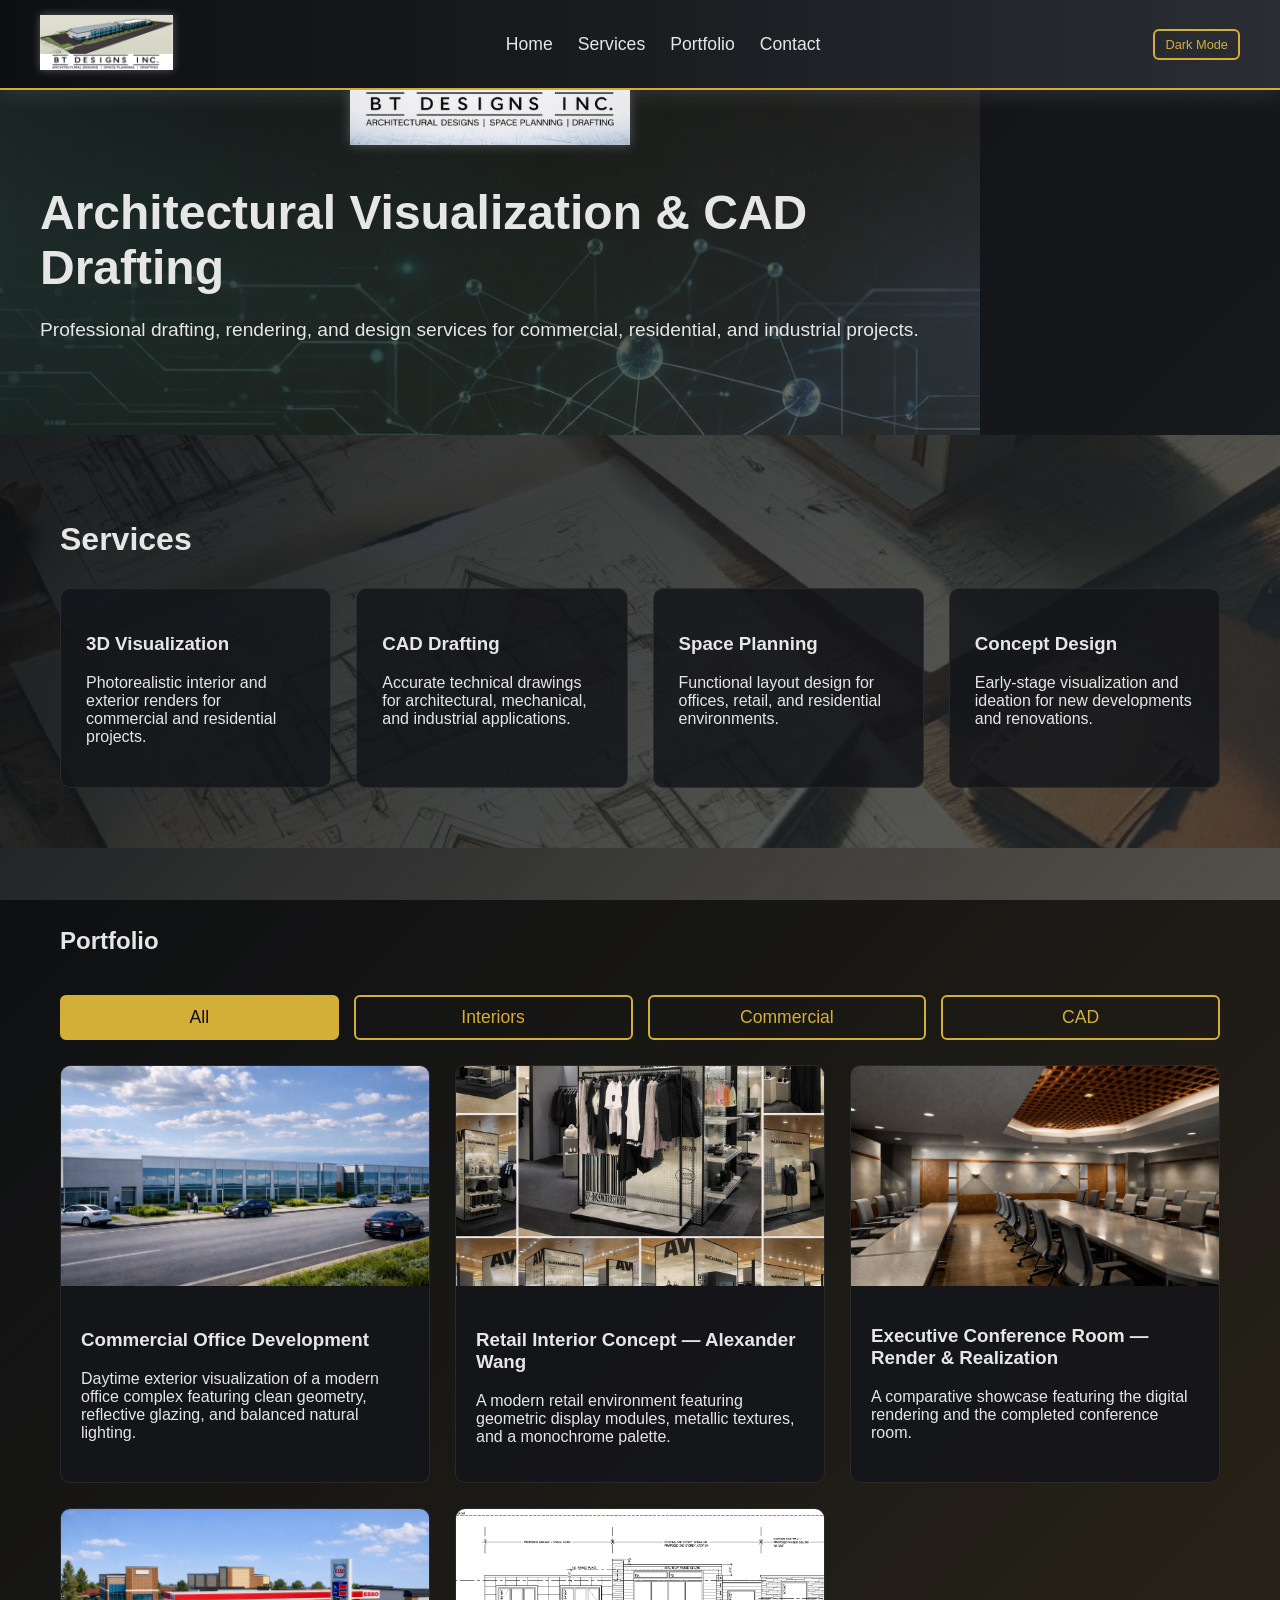
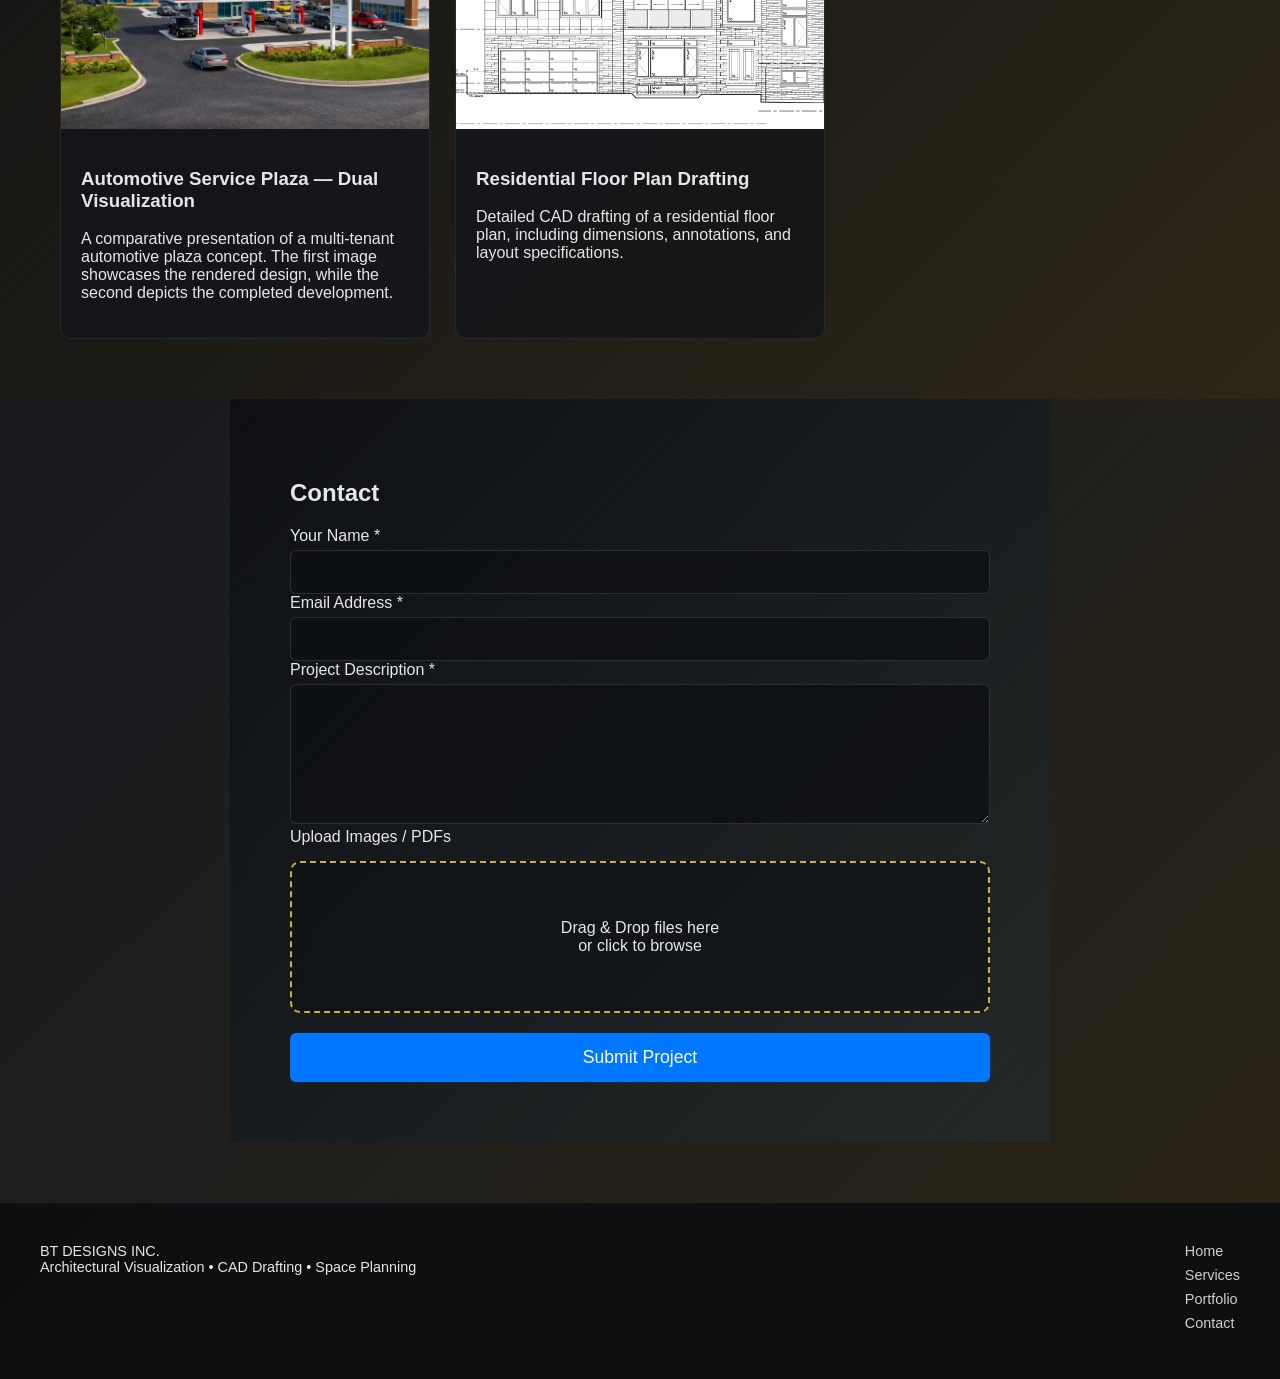
==== index.html @ ba1b27e1 "revised page dynamics" ====
<!DOCTYPE html>
<html lang="en">
<head>
<meta charset="UTF-8">
<meta name="viewport" content="width=device-width, initial-scale=1.0">
<title>BT Designs Inc.</title>

<!-- Main Stylesheet -->
<link rel="stylesheet" href="style.css">

<!-- Optional Minified Stylesheet (production) -->
<!-- <link rel="stylesheet" href="style.min.css"> -->

<!-- JavaScript -->
<script src="style.js" defer></script>

</head>

<body>

<!-- ===== NAVIGATION ===== -->
<nav id="topRevealNav" class="reveal-nav">
  <div class="nav-logo">
    <img src="images/bt-designs-inc-logo.png" alt="BT Designs Logo">
  </div>

  <div class="nav-content">
    <a href="#hero">Home</a>
    <a href="#services">Services</a>
    <a href="#portfolio">Portfolio</a>
    <a href="#contact">Contact</a>
  </div>

  <button id="darkToggle" type="button" aria-pressed="false">Dark Mode</button>
  <button class="hamburger" id="hamburger" type="button" aria-controls="mobileMenu" aria-expanded="false" aria-label="Open navigation menu">☰</button>
</nav>

<!-- Mobile Menu -->
<div class="mobile-menu" id="mobileMenu">
  <a href="#hero">Home</a>
  <a href="#services">Services</a>
  <a href="#portfolio">Portfolio</a>
  <a href="#contact">Contact</a>
</div>

<!-- ===== HERO ===== -->
<section class="hero fade-in" id="hero">
  <img class="hero-logo" src="images/bt-designs-inc-logo-2.png" alt="BT Designs Logo">
  <h1>Architectural Visualization & CAD Drafting</h1>
  <p>Professional drafting, rendering, and design services for commercial, residential, and industrial projects.</p>
</section>

<!-- ===== SERVICES ===== -->
<section class="services fade-in" id="services">
  <h2>Services</h2>

  <div class="services-grid">
    <div class="service-card">
      <h3>3D Visualization</h3>
      <p>Photorealistic interior and exterior renders for commercial and residential projects.</p>
    </div>

    <div class="service-card">
      <h3>CAD Drafting</h3>
      <p>Accurate technical drawings for architectural, mechanical, and industrial applications.</p>
    </div>

    <div class="service-card">
      <h3>Space Planning</h3>
      <p>Functional layout design for offices, retail, and residential environments.</p>
    </div>

    <div class="service-card">
      <h3>Concept Design</h3>
      <p>Early‑stage visualization and ideation for new developments and renovations.</p>
    </div>
  </div>
</section>

<!-- ===== PORTFOLIO ===== -->
<section class="portfolio fade-in" id="portfolio">
  <h2>Portfolio</h2>

  <div class="filter-bar">
    <button class="filter-btn active" data-filter="all">All</button>
    <button class="filter-btn" data-filter="interiors">Interiors</button>
    <button class="filter-btn" data-filter="commercial">Commercial</button>
    <button class="filter-btn" data-filter="cad">CAD</button>
  </div>

  <div class="grid" id="portfolioGrid">

    <!-- Card 1 -->
    <div class="card" data-category="commercial">
      <img src="images/projects-1.png" alt="Commercial office development visualization">
      <div class="info">
        <h3>Commercial Office Development</h3>
        <p>Daytime exterior visualization of a modern office complex featuring clean geometry, reflective glazing, and balanced natural lighting.</p>
      </div>
    </div>

    <!-- Card 2 -->
    <div class="card" data-category="interiors">
      <img src="images/projects-2.png" alt="Alexander Wang retail interior concept">
      <div class="info">
        <h3>Retail Interior Concept — Alexander Wang</h3>
        <p>A modern retail environment featuring geometric display modules, metallic textures, and a monochrome palette.</p>
      </div>
    </div>

    <!-- Card 3 -->
    <div class="card fade-card" data-category="interiors">
      <div class="fade-wrapper">
        <img src="images/projects-3.png" class="fade-img active" alt="Executive conference room render">
        <img src="images/projects-3a.png" class="fade-img" alt="Completed executive conference room">
      </div>
      <div class="info">
        <h3>Executive Conference Room — Render & Realization</h3>
        <p>A comparative showcase featuring the digital rendering and the completed conference room.</p>
      </div>
    </div>

    <!-- Card 4 -->
    <div class="card fade-card" data-category="commercial">
      <div class="fade-wrapper">
        <img src="images/projects-4.png" class="fade-img active" alt="Automotive service plaza visualization">
        <img src="images/projects-4a.png" class="fade-img" alt="Completed automotive service plaza">
      </div>
      <div class="info">
        <h3>Automotive Service Plaza — Dual Visualization</h3>
        <p>A comparative presentation of a multi‑tenant automotive plaza concept. The first image showcases the rendered design, while the second depicts the completed development.</p>
      </div>
    </div>

    <!-- Card 5 -->
    <div class="card fade-card" data-category="cad">
      <div class="fade-wrapper">
        <img src="images/projects-5.png" class="fade-img active" alt="Residential floor plan drafting">
        <img src="images/projects-5a.png" class="fade-img" alt="Residential floor plan detail">
        <img src="images/projects-5b.png" class="fade-img" alt="Residential floor plan annotations">
      </div>
      <div class="info">
        <h3>Residential Floor Plan Drafting</h3>
        <p>Detailed CAD drafting of a residential floor plan, including dimensions, annotations, and layout specifications.</p>
      </div>
    </div>
  </div>
</section>

<div class="lightbox" id="lightbox" hidden role="dialog" aria-modal="true" aria-labelledby="lightboxTitle">
  <button class="lightbox-nav lightbox-prev" id="lightboxPrevious" type="button" aria-label="View previous portfolio image">&#10094;</button>
  <div class="lightbox-content">
    <h2 id="lightboxTitle" class="sr-only">Expanded portfolio image</h2>
    <button class="lightbox-close" id="lightboxClose" type="button" aria-label="Close expanded image">&times;</button>
    <img id="lightboxImage" src="" alt="">
  </div>
  <button class="lightbox-nav lightbox-next" id="lightboxNext" type="button" aria-label="View next portfolio image">&#10095;</button>
</div>

<!-- ===== CONTACT ===== -->
<section class="contact fade-in" id="contact">
  <h2>Contact</h2>

  <form action="https://formspree.io/f/xljewrbb" method="POST" enctype="multipart/form-data">
    <label for="name">Your Name *</label>
    <input id="name" type="text" name="name" required>

    <label for="email">Email Address *</label>
    <input id="email" type="email" name="email" required>

    <label for="message">Project Description *</label>
    <textarea id="message" name="message" required></textarea>

    <label for="fileInput">Upload Images / PDFs</label>
    <div class="dropzone" id="dropzone" role="button" tabindex="0" aria-controls="fileInput">
      <p>Drag & Drop files here<br>or click to browse</p>
      <input type="file" id="fileInput" name="files" accept=".jpg,.jpeg,.png,.pdf" multiple>
    </div>

    <button type="submit">Submit Project</button>
  </form>
</section>

<!-- ===== FOOTER ===== -->
<footer>
  <div class="left">
    BT DESIGNS INC.<br>
    Architectural Visualization • CAD Drafting • Space Planning
  </div>

  <div class="right">
    <a href="#hero">Home</a>
    <a href="#services">Services</a>
    <a href="#portfolio">Portfolio</a>
    <a href="#contact">Contact</a>
  </div>
</footer>

</body>
</html>
---- style.css ----
/* =========================================================
   GLOBAL
   ========================================================= */
html { scroll-behavior: smooth; }
body {
  margin: 0;
  color: #e6e6e6;
  font-family: "Century Gothic","Segoe UI",sans-serif;
  background:linear-gradient(135deg,#0d0f12 0%,#1a1c20 55%,#2b2415 100%);
  overflow-x: hidden;
  transition: background 0.4s ease, color 0.4s ease;
}

/* =========================================================
   DARK MODE
   ========================================================= */
body.dark { background:linear-gradient(135deg,#08090b 0%,#14171c 55%,#211b0d 100%); color:#f0f0f0; }
.dark .card { background:rgba(255,255,255,0.08); }
.dark .dropzone { border-color:#ffd700; }
.dark footer { background:rgba(255,255,255,0.05); }

/* =========================================================
   NAVIGATION
   ========================================================= */
.reveal-nav {
  position:fixed; top:-90px; left:0; width:100%; height:90px;
  box-sizing:border-box;
  background:linear-gradient(90deg,#0d0f12,#1a1c20,#2a2d33);
  box-shadow:0 0 25px rgba(255,255,255,0.15);
  border-bottom:2px solid #d4af37;
  backdrop-filter:blur(6px);
  display:flex; align-items:center; justify-content:space-between;
  padding:0 clamp(16px, 4vw, 40px); gap:16px;
  transition:top 0.35s ease; z-index:9999;
}
.nav-logo img { height:55px; filter:drop-shadow(0 0 4px rgba(255,255,255,0.3)); }
.nav-content { display:flex; gap:25px; }
.nav-content a {
  color:#e6e6e6; text-decoration:none;
  font-family:"Berlin Sans FB",sans-serif; font-size:1.1rem;
}
.nav-content a.active { color:#d4af37; }

#darkToggle {
  background:none; border:2px solid #d4af37; color:#d4af37;
  width:auto; margin:0; padding:6px 10px; border-radius:6px; cursor:pointer;
  font-size:0.8rem; transition:0.3s ease;
}
#darkToggle:hover { background:#d4af37; color:#0d0f12; }

.hamburger {
  display:none; width:auto; margin:0; padding:0; border:0; background:none;
  font-size:2rem; cursor:pointer; color:#e6e6e6;
}

.mobile-menu {
  display:none; flex-direction:column; background:rgba(15,17,20,0.95);
  position:fixed; top:90px; right:0; width:70%; padding:20px;
  border-left:2px solid #d4af37; z-index:9998;
}
.mobile-menu a {
  padding:15px 0; color:#e6e6e6; text-decoration:none; font-size:1.2rem;
}

@media(max-width:900px) {
  .nav-content { display:none; }
  .hamburger { display:block; }
}

/* =========================================================
   SECTION BACKGROUNDS
   ========================================================= */
.hero {
  background:linear-gradient(135deg,rgba(13,15,18,0.9),rgba(52,42,20,0.62)),url('images/top-image.png') center/cover fixed;
  padding:90px 40px 70px; max-width:900px;
}
.services {
  background:linear-gradient(135deg,rgba(13,15,18,0.9),rgba(34,44,48,0.66)),url('images/plans-1.png') center/cover fixed;
  padding:60px;
}
.portfolio {
  background:linear-gradient(135deg,rgba(13,15,18,0.9),rgba(52,42,20,0.62)),url('images/background-1.png') center/cover fixed;
  padding:60px;
}
.contact {
  background:linear-gradient(135deg,rgba(13,15,18,0.9),rgba(34,44,48,0.66)),url('images/room-1.png') center/cover fixed;
  padding:60px; max-width:700px; margin:auto;
}
footer {
  background:rgba(11,12,15,0.85); margin-top:60px; padding:40px;
  border-top:1px solid rgba(255,255,255,0.08);
  display:flex; justify-content:space-between; font-size:0.9rem;
}

/* =========================================================
   HERO
   ========================================================= */
  .hero-logo{ width: 280px; max-width:100%; height:auto; margin-bottom: 25px; display: block; margin-left: auto; margin-right: auto; filter: drop-shadow(0 0 6px rgba(255, 255, 255, 0.25)); animation:hero-logo-fade-in 1.2s ease-out both;
    }
@keyframes hero-logo-fade-in {
  from { opacity:0; transform:translateY(12px) scale(0.96); }
  to { opacity:1; transform:translateY(0) scale(1); }
}
   .hero h1 {
  font-size:3rem; font-family:"Berlin Sans FB",sans-serif; margin-bottom:20px;
}
.hero p { font-size:1.2rem; line-height:1.6; }

/* =========================================================
   SERVICES
   ========================================================= */
.services h2 {
  font-size:2rem; font-family:"Berlin Sans FB",sans-serif; margin-bottom:30px;
}
.services-grid {
  display:grid; grid-template-columns:repeat(auto-fit,minmax(260px,1fr));
  gap:25px;
}
.service-card {
  background:rgba(20,22,26,0.85); border:1px solid rgba(255,255,255,0.08);
  padding:25px; border-radius:10px; transition:0.3s ease;
}
.service-card:hover { transform:translateY(-5px); }

/* =========================================================
   PORTFOLIO
   ========================================================= */
.filter-bar { margin-bottom:25px; display:flex; gap:15px; }
.filter-btn {
  padding:10px 18px; border:2px solid #d4af37; background:none;
  color:#d4af37; border-radius:6px; cursor:pointer; transition:0.3s ease;
}
.filter-btn.active, .filter-btn:hover {
  background:#d4af37; color:#0d0f12;
}

.grid {
  display:grid; grid-template-columns:repeat(auto-fit,minmax(320px,1fr));
  gap:25px;
}
.card {
  background:rgba(20,22,26,0.85); border:1px solid rgba(255,255,255,0.08);
  border-radius:10px; overflow:hidden; transition:transform .2s ease;
}
.card:hover { transform:scale(1.02); }
.card img { width:100%; height:220px; object-fit:cover; cursor:zoom-in; }
.card .info { padding:20px; }

/* =========================================================
   FADE IMAGE CARDS
   ========================================================= */
.fade-wrapper {
  position:relative; width:100%; height:220px; overflow:hidden;
}
.fade-img {
  position:absolute; top:0; left:0; width:100%; height:220px;
  object-fit:cover; opacity:0; transition:opacity 1.5s ease-in-out;
}
.fade-img.active { opacity:1; }
.fade-img:not(.active) { pointer-events:none; }

/* =========================================================
   PORTFOLIO IMAGE LIGHTBOX
   ========================================================= */
.lightbox {
  position:fixed; inset:0; z-index:10000; display:grid; place-items:center;
  padding:30px; background:rgba(0,0,0,0.88);
}
.lightbox[hidden] { display:none; }
.lightbox-content { position:relative; max-width:95vw; max-height:90vh; }
.lightbox img {
  display:block; max-width:95vw; max-height:90vh; width:auto; height:auto;
  object-fit:contain; border:1px solid rgba(255,255,255,0.25);
  box-shadow:0 12px 40px rgba(0,0,0,0.55);
}
.lightbox-close {
  position:absolute; top:-18px; right:-18px; z-index:1; width:42px; height:42px;
  margin:0; padding:0; border:2px solid #d4af37; border-radius:50%;
  background:#0d0f12; color:#fff; font-size:1.8rem; line-height:1; cursor:pointer;
}
.lightbox-nav {
  position:absolute; top:50%; z-index:1; width:46px; height:46px;
  margin:0; padding:0; border:2px solid #d4af37; border-radius:50%;
  background:#0d0f12; color:#fff; font-size:1.7rem; line-height:1; cursor:pointer;
  transform:translateY(-50%);
}
.lightbox-prev { left:24px; }
.lightbox-next { right:24px; }
.lightbox-close:hover, .lightbox-nav:hover { background:#d4af37; color:#0d0f12; }
.sr-only {
  position:absolute; width:1px; height:1px; padding:0; margin:-1px;
  overflow:hidden; clip:rect(0,0,0,0); white-space:nowrap; border:0;
}

/* =========================================================
   CONTACT FORM
   ========================================================= */
.dropzone {
  margin-top:15px; padding:40px; border:2px dashed #d4af37;
  border-radius:10px; background:rgba(15,17,20,0.65);
  backdrop-filter:blur(6px); text-align:center; cursor:pointer;
  transition:0.3s ease;
}
.dropzone:hover {
  background:rgba(20,22,26,0.85);
  box-shadow:0 0 15px rgba(212,175,55,0.35);
}
.dropzone.dragover {
  border-color:#ffd700;
  box-shadow:0 0 20px rgba(255,215,0,0.45);
}
.dropzone input[type="file"] { display:none; }

form input, form textarea {
  box-sizing:border-box;
  width:100%; padding:12px; margin-top:5px; border-radius:6px;
  border:1px solid rgba(255,255,255,0.12);
  background:rgba(15,17,20,0.85); color:#e6e6e6; font-size:1rem;
}
form textarea { height:140px; }

button {
  margin-top:20px; padding:14px 25px; background:#0077ff;
  border:none; border-radius:6px; color:white; font-size:1.1rem;
  cursor:pointer; width:100%;
}

/* =========================================================
   FOOTER
   ========================================================= */
footer .right a {
  display:block; color:#cfcfcf; text-decoration:none; margin-bottom:8px;
}
---- style.min.css ----
html{scroll-behavior:smooth}body{margin:0;color:#e6e6e6;font-family:"Century Gothic","Segoe UI",sans-serif;overflow-x:hidden;transition:background .4s ease,color .4s ease}body.dark{background:#0b0c0f;color:#f0f0f0}.dark .card{background:rgba(255,255,255,.08)}.dark .dropzone{border-color:#ffd700}.dark footer{background:rgba(255,255,255,.05)}.reveal-nav{position:fixed;top:-90px;left:0;width:100%;height:90px;background:linear-gradient(90deg,#0d0f12,#1a1c20,#2a2d33);box-shadow:0 0 25px rgba(255,255,255,.15);border-bottom:2px solid #d4af37;backdrop-filter:blur(6px);display:flex;align-items:center;justify-content:space-between;padding:0 40px;transition:top .35s ease;z-index:9999}.nav-logo img{height:55px;filter:drop-shadow(0 0 4px rgba(255,255,255,.3))}.nav-content{display:flex;gap:25px}.nav-content a{color:#e6e6e6;text-decoration:none;font-family:"Berlin Sans FB",sans-serif;font-size:1.1rem}.nav-content a.active{color:#d4af37}#darkToggle{background:none;border:2px solid #d4af37;color:#d4af37;padding:8px 14px;border-radius:6px;cursor:pointer;font-size:.9rem;transition:.3s ease}#darkToggle:hover{background:#d4af37;color:#0d0f12}.hamburger{display:none;font-size:2rem;cursor:pointer;color:#e6e6e6}.mobile-menu{display:none;flex-direction:column;background:rgba(15,17,20,.95);position:fixed;top:90px;right:0;width:70%;padding:20px;border-left:2px solid #d4af37;z-index:9998}.mobile-menu a{padding:15px 0;color:#e6e6e6;text-decoration:none;font-size:1.2rem}@media(max-width:900px){.nav-content{display:none}.hamburger{display:block}}.hero{background:url('images/top image.png') center/cover fixed;background-color:rgba(13,15,18,.75);background-blend-mode:overlay;padding:140px 60px 100px;max-width:900px}.services{background:url('images/plans-1.png') center/cover fixed;background-color:rgba(13,15,18,.75);background-blend-mode:overlay;padding:60px}.portfolio{background:url('images/background-1.png') center/cover fixed;background-color:rgba(13,15,18,.75);background-blend-mode:overlay;padding:60px}.contact{background:url('images/room-1.png') center/cover fixed;background-color:rgba(13,15,18,.75);background-blend-mode:overlay;padding:60px;max-width:700px;margin:auto}footer{background:rgba(11,12,15,.85);margin-top:60px;padding:40px;border-top:1px solid rgba(255,255,255,.08);display:flex;justify-content:space-between;font-size:.9rem}.hero h1{font-size:3rem;font-family:"Berlin Sans FB",sans-serif;margin-bottom:20px}.hero p{font-size:1.2rem;line-height:1.6}.services h2{font-size:2rem;font-family:"Berlin Sans FB",sans-serif;margin-bottom:30px}.services-grid{display:grid;grid-template-columns:repeat(auto-fit,minmax(260px,1fr));gap:25px}.service-card{background:rgba(20,22,26,.85);border:1px solid rgba(255,255,255,.08);padding:25px;border-radius:10px;transition:.3s ease}.service-card:hover{transform:translateY(-5px)}.filter-bar{margin-bottom:25px;display:flex;gap:15px}.filter-btn{padding:10px 18px;border:2px solid #d4af37;background:none;color:#d4af37;border-radius:6px;cursor:pointer;transition:.3s ease}.filter-btn.active,.filter-btn:hover{background:#d4af37;color:#0d0f12}.grid{display:grid;grid-template-columns:repeat(auto-fit,minmax(320px,1fr));gap:25px}.card{background:rgba(20,22,26,.85);border:1px solid rgba(255,255,255,.08);border-radius:10px;overflow:hidden;transition:transform .2s ease}.card:hover{transform:scale(1.02)}.card img{width:100%;height:220px;object-fit:cover}.card .info{padding:20px}.fade-wrapper{position:relative;width:100%;height:220px;overflow:hidden}.fade-img{position:absolute;top:0;left:0;width:100%;height:220px;object-fit:cover;opacity:0;transition:opacity 1.5s ease-in-out}.fade-img.active{opacity:1}.dropzone{margin-top:15px;padding:40px;border:2px dashed #d4af37;border-radius:10px;background:rgba(15,17,20,.65);backdrop-filter:blur(6px);text-align:center;cursor:pointer;transition:.3s ease}.dropzone:hover{background:rgba(20,22,26,.85);box-shadow:0 0 15px rgba(212,175,55,.35)}.dropzone.dragover{border-color:#ffd700;box-shadow:0 0 20px rgba(255,215,0,.45)}.dropzone input[type=file]{display:none}form input,form textarea{width:100%;padding:12px;margin-top:5px;border-radius:6px;border:1px solid rgba(255,255,255,.12);background:rgba(15,17,20,.85);color:#e6e6e6;font-size:1rem}form textarea{height:140px}button{margin-top:20px;padding:14px 25px;background:#0077ff;border:none;border-radius:6px;color:#fff;font-size:1.1rem;cursor:pointer;width:100%}footer .right a{display:block;color:#cfcfcf;text-decoration:none;margin-bottom:8px}
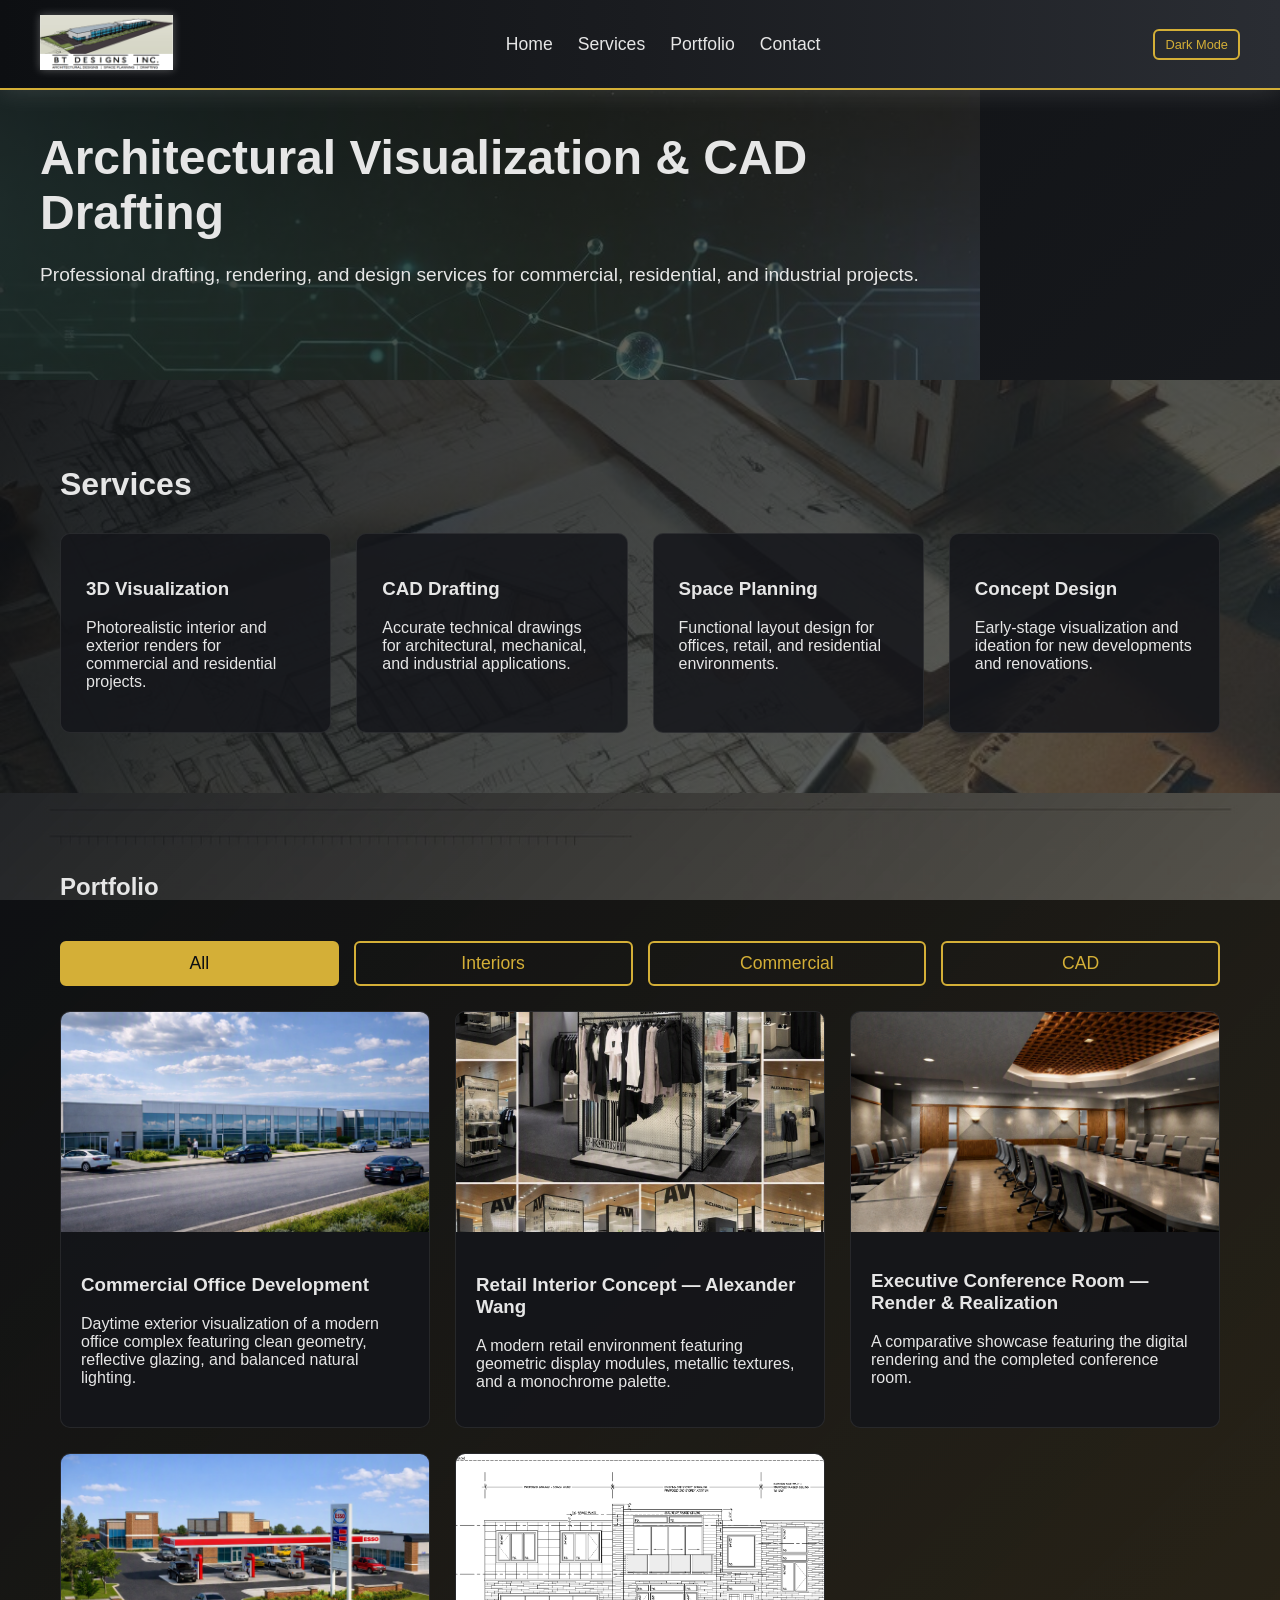
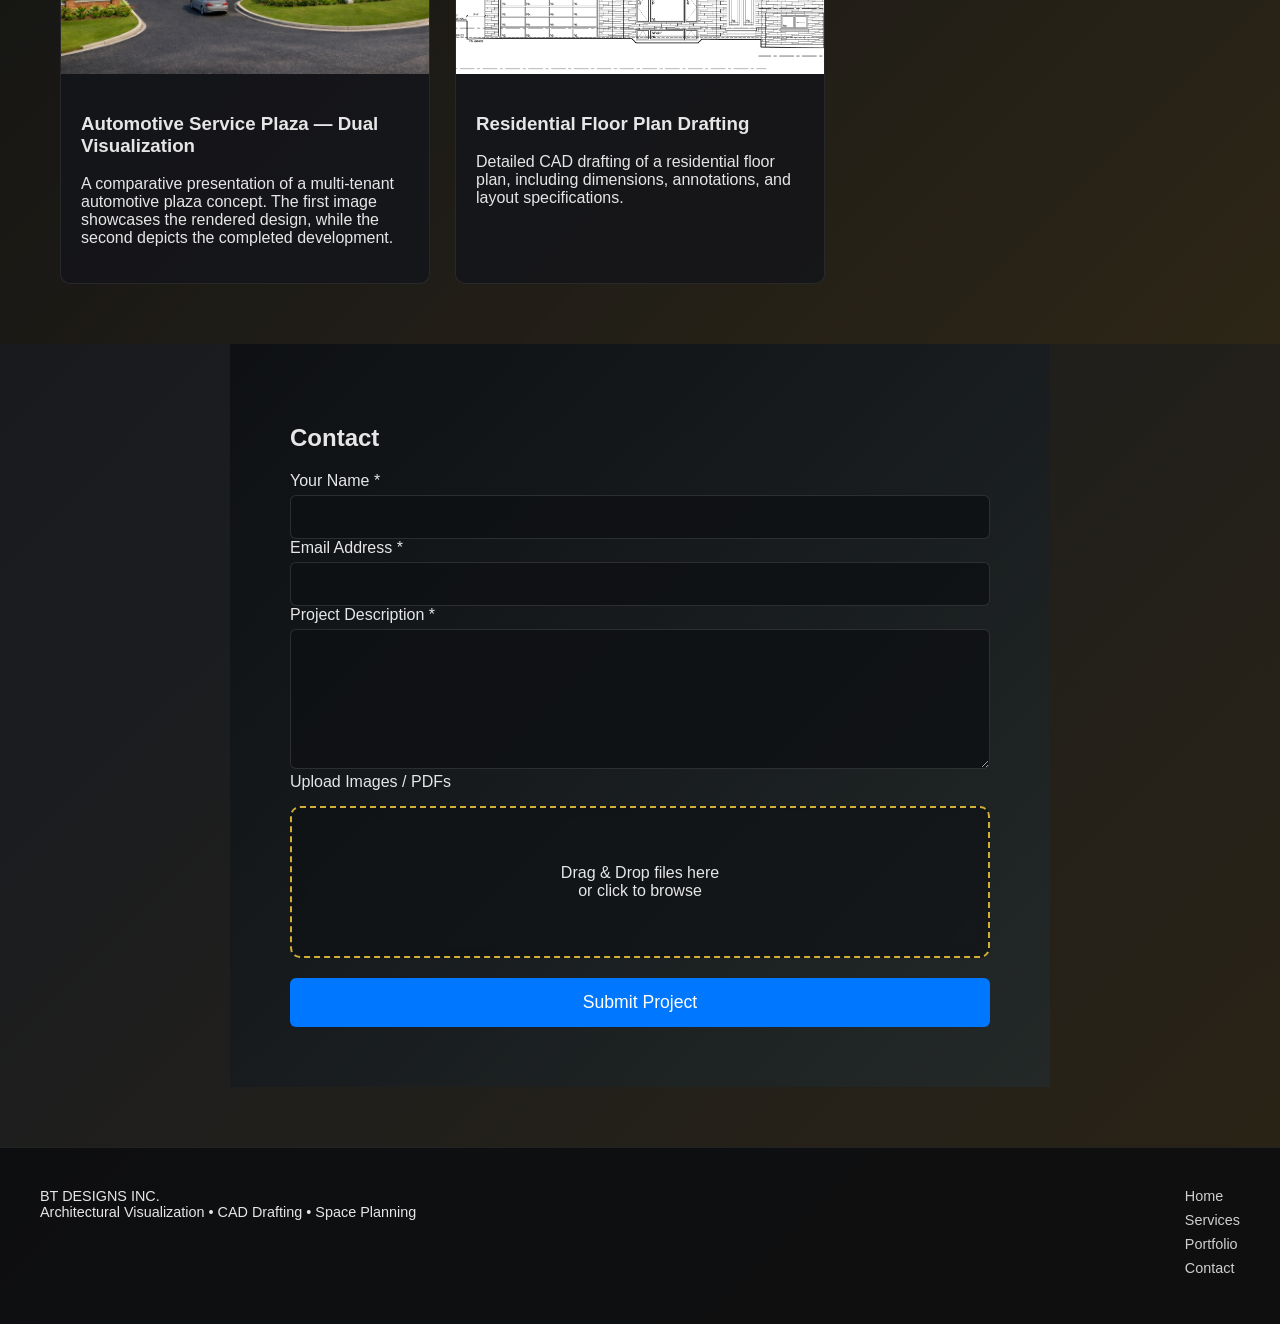
==== commit bd3bd8dc: "load up page revised" ====
--- a/index.html
+++ b/index.html
@@ -17,6 +17,10 @@
 </head>
 
 <body>
+
+<div class="intro-splash" aria-hidden="true">
+  <img src="images/bt-designs-inc-logo-2.png" alt="">
+</div>
 
 <!-- ===== NAVIGATION ===== -->
 <nav id="topRevealNav" class="reveal-nav">
@@ -45,7 +49,6 @@
 
 <!-- ===== HERO ===== -->
 <section class="hero fade-in" id="hero">
-  <img class="hero-logo" src="images/bt-designs-inc-logo-2.png" alt="BT Designs Logo">
   <h1>Architectural Visualization & CAD Drafting</h1>
   <p>Professional drafting, rendering, and design services for commercial, residential, and industrial projects.</p>
 </section>
--- a/style.css
+++ b/style.css
@@ -95,11 +95,21 @@
 /* =========================================================
    HERO
    ========================================================= */
-  .hero-logo{ width: 280px; max-width:100%; height:auto; margin-bottom: 25px; display: block; margin-left: auto; margin-right: auto; filter: drop-shadow(0 0 6px rgba(255, 255, 255, 0.25)); animation:hero-logo-fade-in 1.2s ease-out both;
-    }
-@keyframes hero-logo-fade-in {
-  from { opacity:0; transform:translateY(12px) scale(0.96); }
-  to { opacity:1; transform:translateY(0) scale(1); }
+.intro-splash {
+  position:fixed; inset:0; z-index:20000; display:grid; place-items:center;
+  background:linear-gradient(135deg,#0d0f12,#2b2415);
+  animation:intro-splash-out 1s ease-in 1.2s forwards;
+}
+.intro-splash img {
+  width:min(420px,75vw); height:auto;
+  filter:drop-shadow(0 0 18px rgba(255,255,255,0.3));
+}
+@keyframes intro-splash-out {
+  from { opacity:1; visibility:visible; }
+  to { opacity:0; visibility:hidden; pointer-events:none; }
+}
+@media (prefers-reduced-motion: reduce) {
+  .intro-splash { animation:none; opacity:0; visibility:hidden; pointer-events:none; }
 }
    .hero h1 {
   font-size:3rem; font-family:"Berlin Sans FB",sans-serif; margin-bottom:20px;
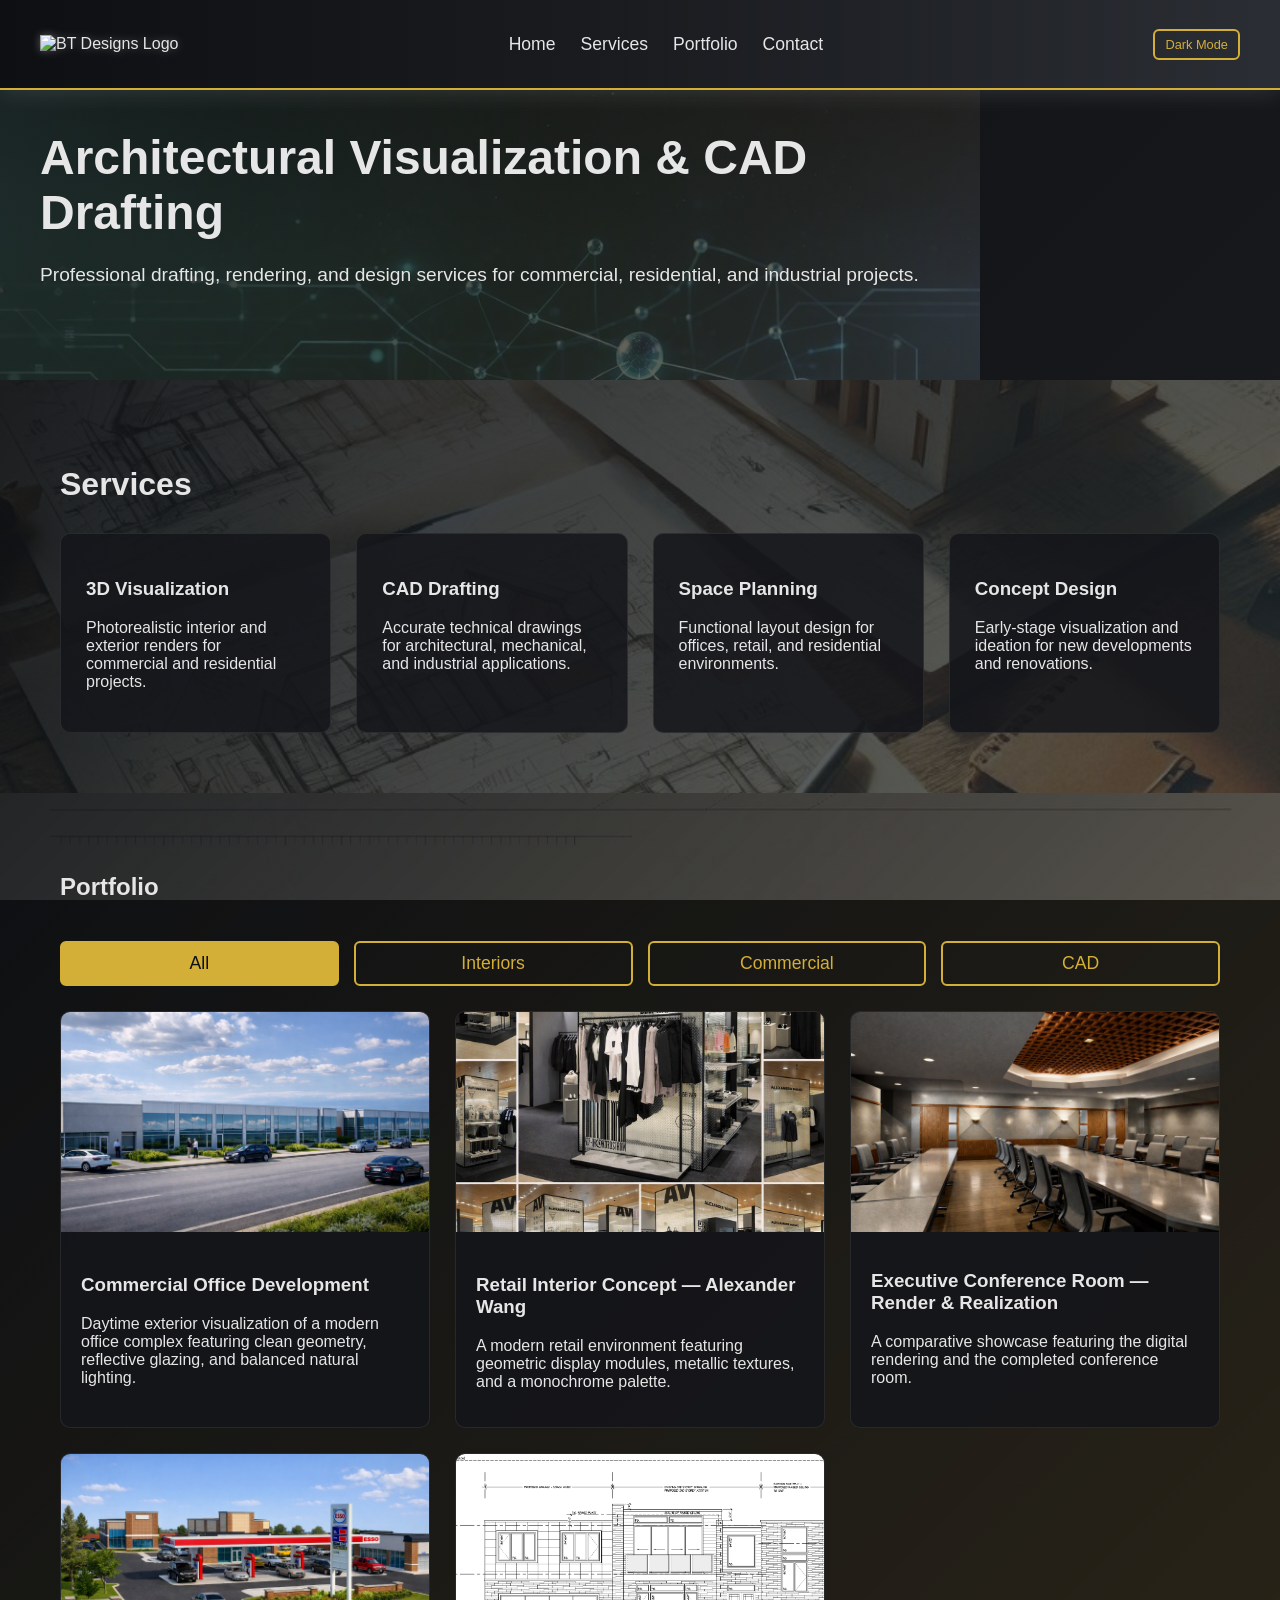
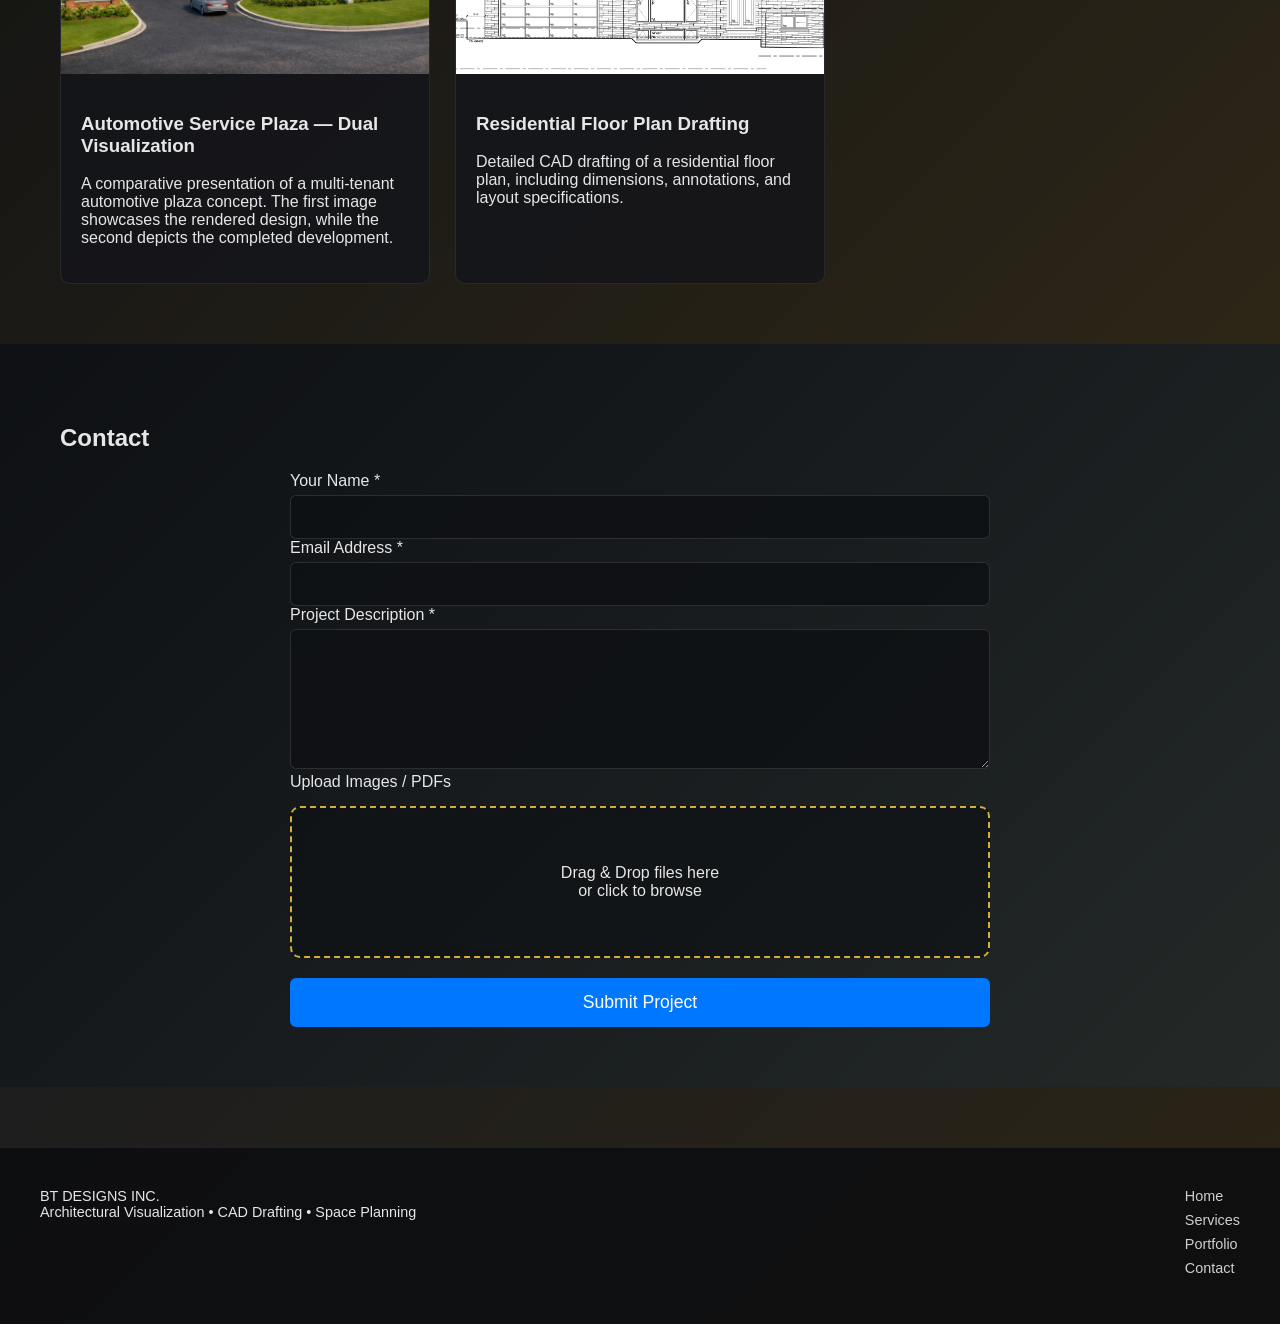
==== commit f268cd25: "nav bar logo revised" ====
--- a/index.html
+++ b/index.html
@@ -25,7 +25,7 @@
 <!-- ===== NAVIGATION ===== -->
 <nav id="topRevealNav" class="reveal-nav">
   <div class="nav-logo">
-    <img src="images/bt-designs-inc-logo.png" alt="BT Designs Logo">
+    <img src="images/nav-log.png" alt="BT Designs Logo">
   </div>
 
   <div class="nav-content">
--- a/style.css
+++ b/style.css
@@ -84,7 +84,10 @@
 }
 .contact {
   background:linear-gradient(135deg,rgba(13,15,18,0.9),rgba(34,44,48,0.66)),url('images/room-1.png') center/cover fixed;
-  padding:60px; max-width:700px; margin:auto;
+  padding:60px;
+}
+.contact form {
+  max-width:700px; margin:0 auto;
 }
 footer {
   background:rgba(11,12,15,0.85); margin-top:60px; padding:40px;
@@ -101,7 +104,7 @@
   animation:intro-splash-out 1s ease-in 1.2s forwards;
 }
 .intro-splash img {
-  width:min(420px,75vw); height:auto;
+  width:100vw; height:50vw; object-fit:contain;
   filter:drop-shadow(0 0 18px rgba(255,255,255,0.3));
 }
 @keyframes intro-splash-out {
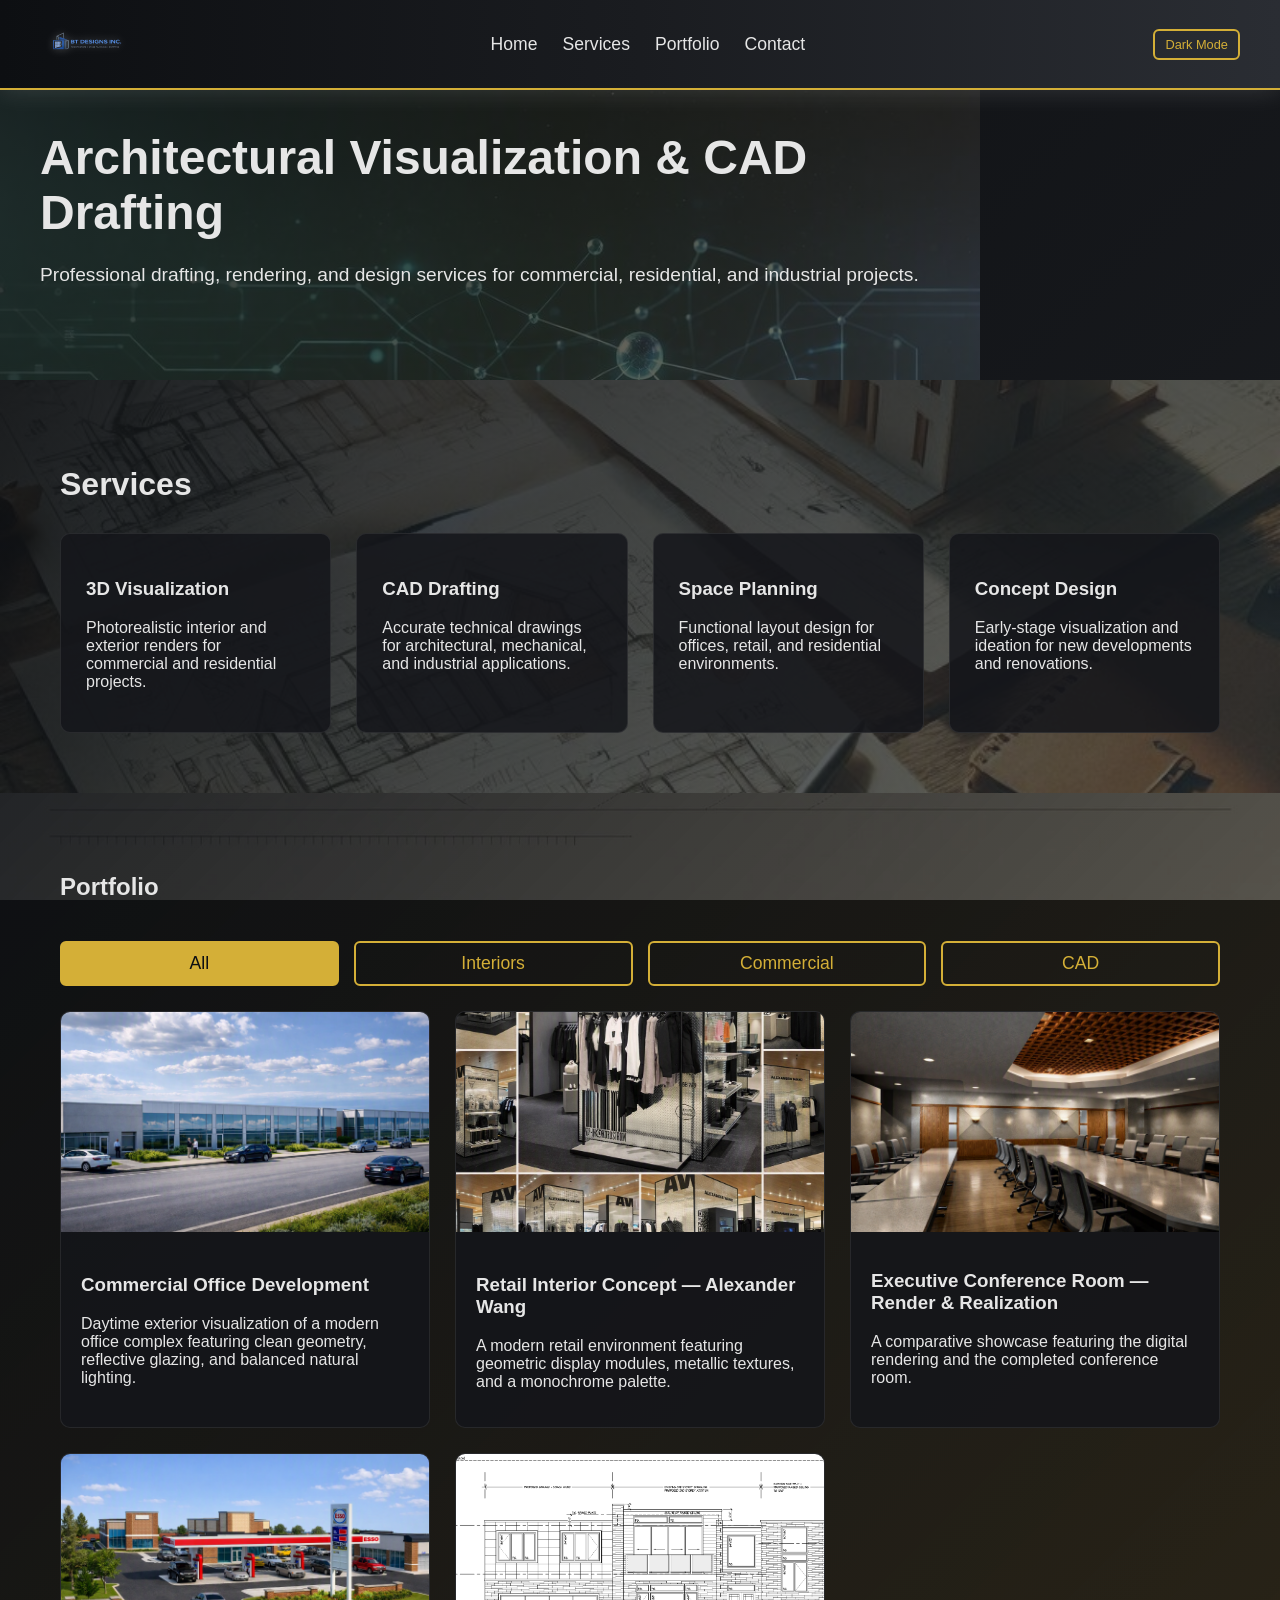
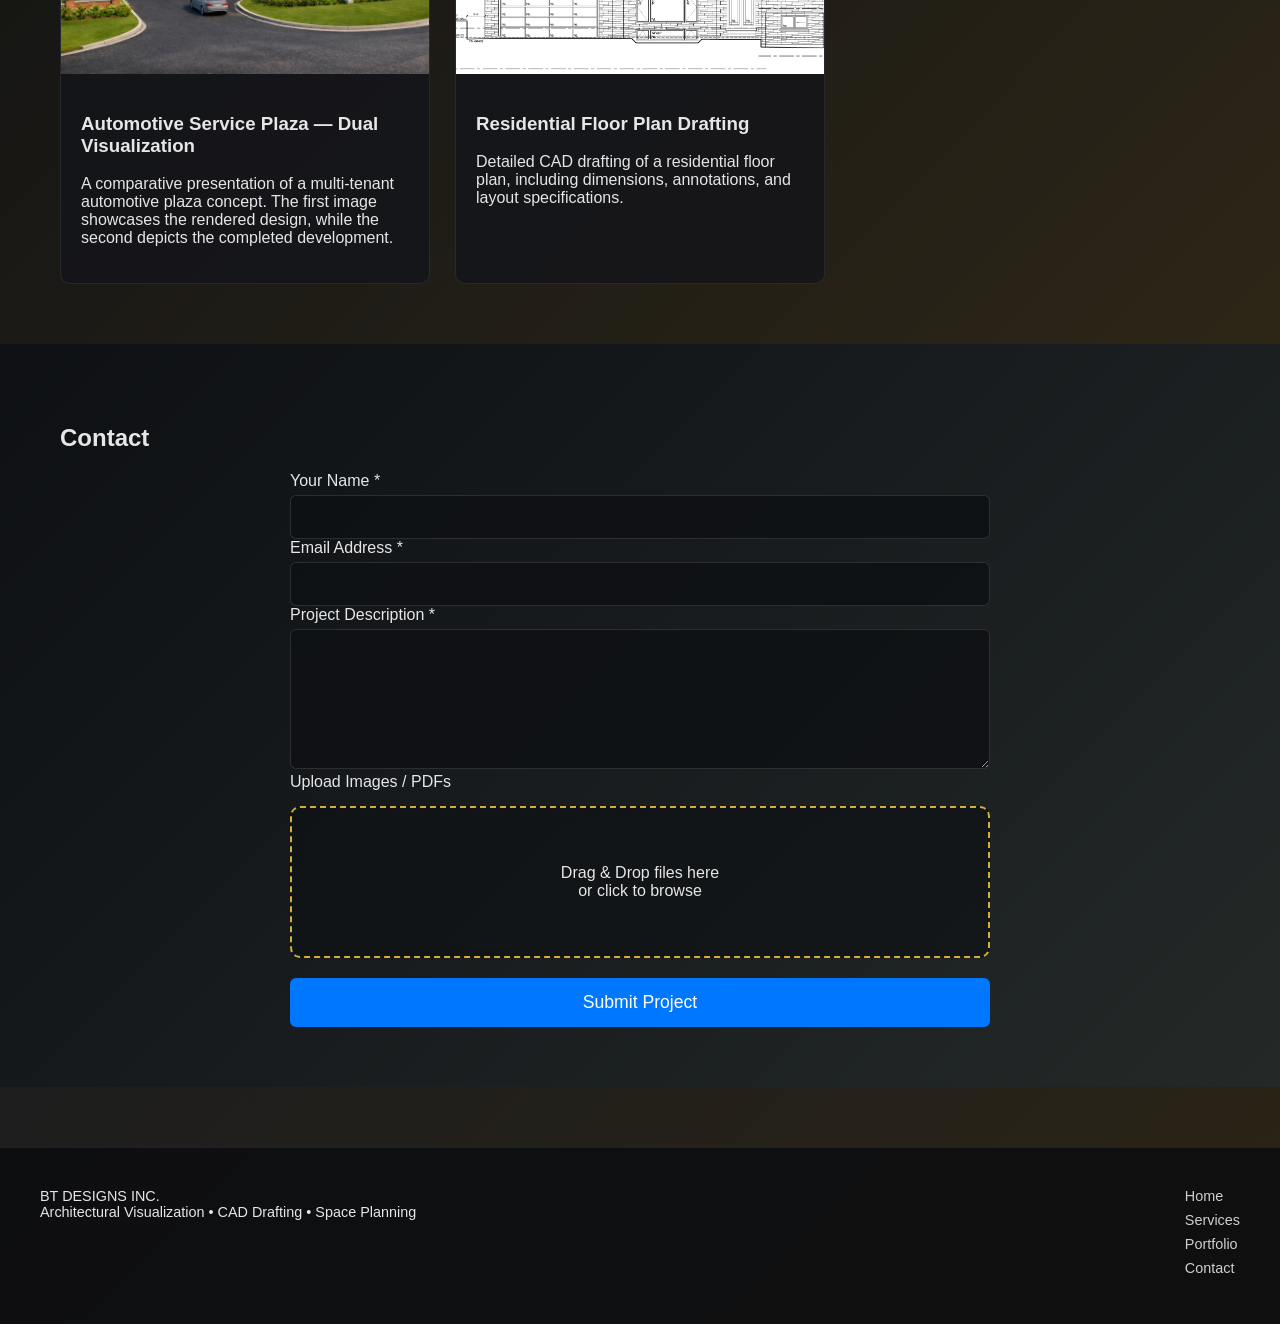
==== commit 77e0d803: "revised html code at nav logo" ====
--- a/index.html
+++ b/index.html
@@ -25,7 +25,7 @@
 <!-- ===== NAVIGATION ===== -->
 <nav id="topRevealNav" class="reveal-nav">
   <div class="nav-logo">
-    <img src="images/nav-log.png" alt="BT Designs Logo">
+    <img src="images/nav-logo.png" alt="BT Designs Logo">
   </div>
 
   <div class="nav-content">
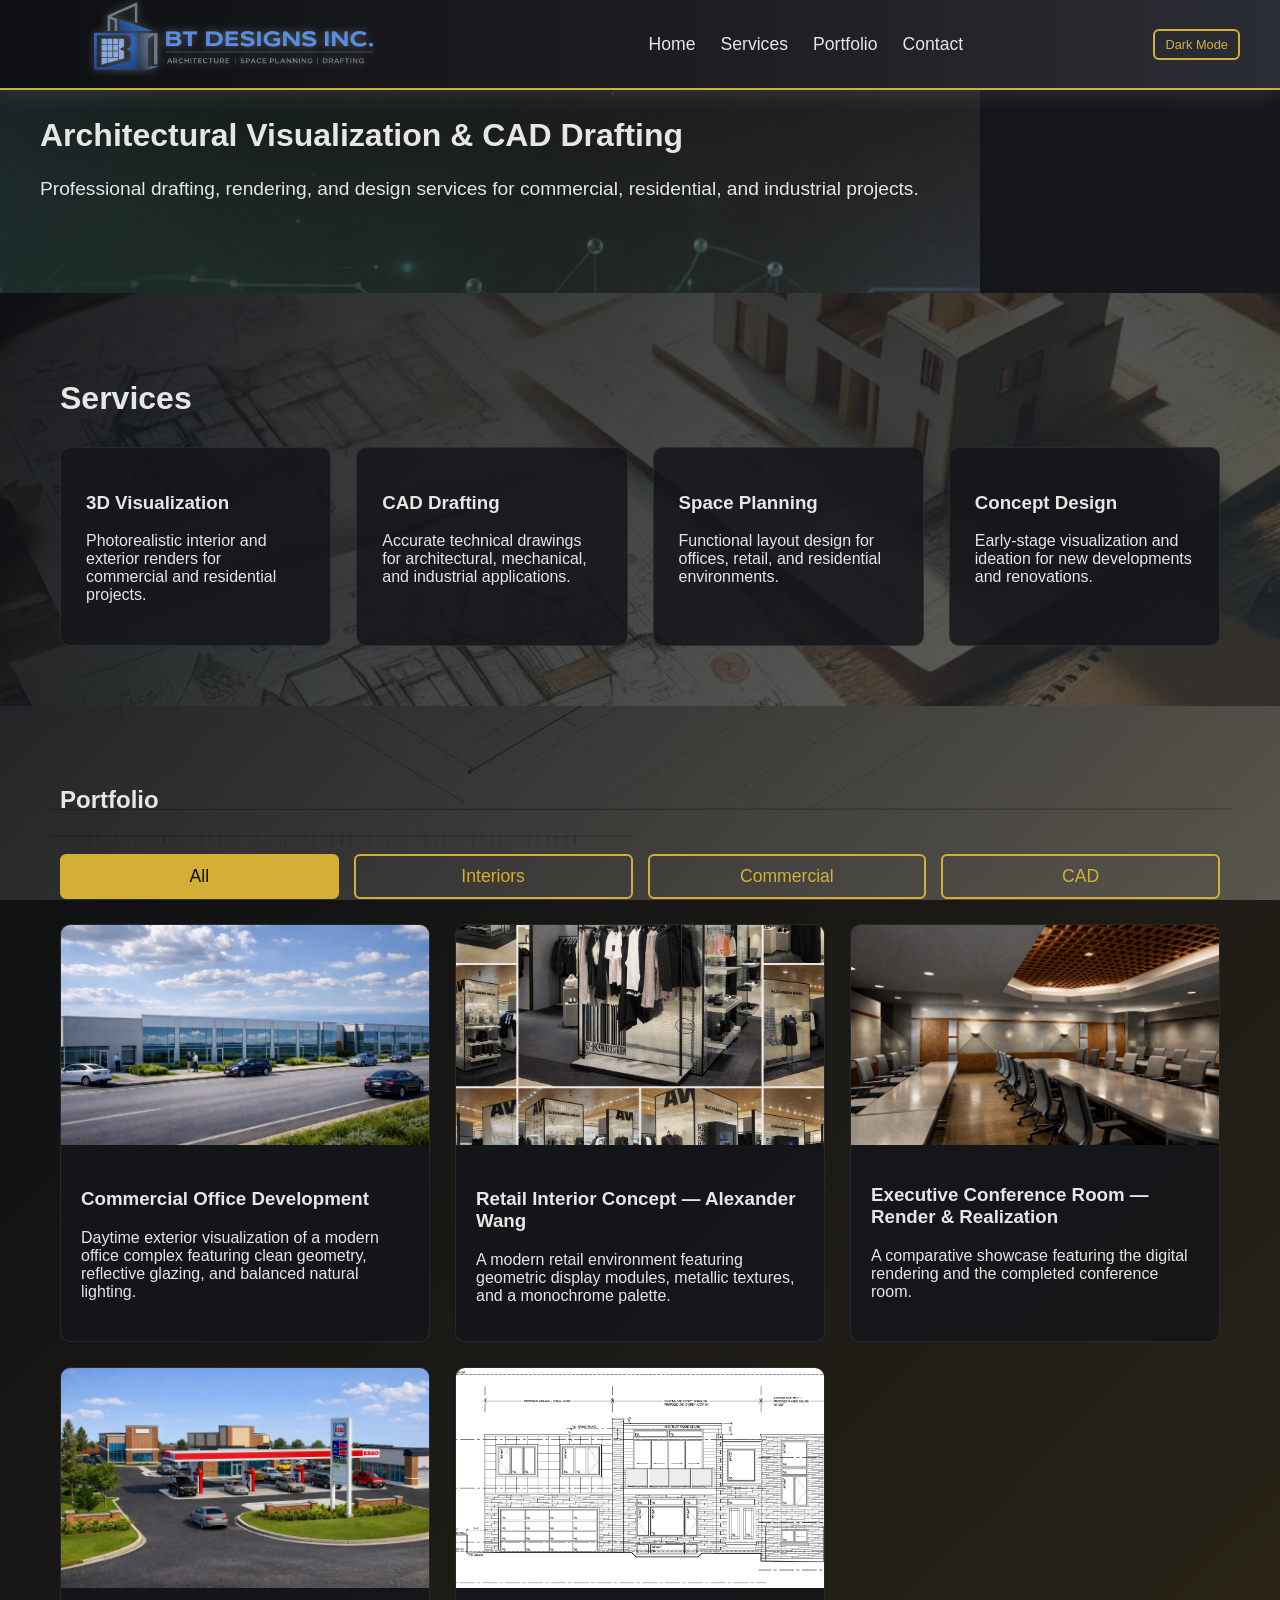
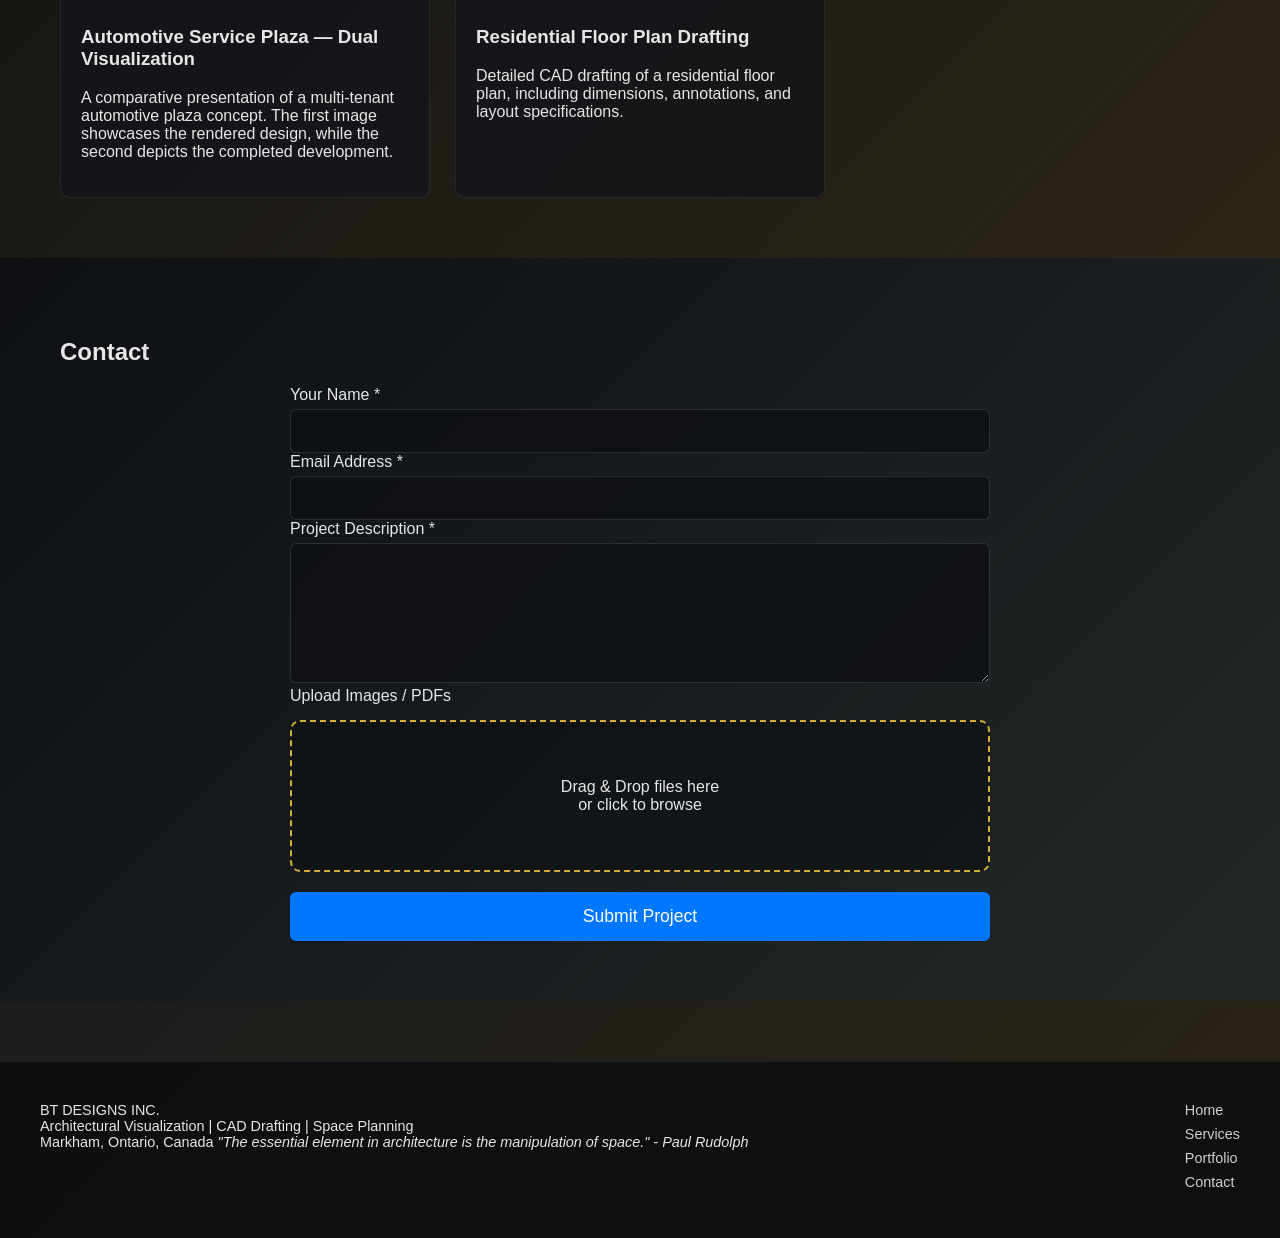
==== commit 110e3ae3: "Update index.html with footer and contact details Added missing footer information and updated conta" ====
--- a/index.html
+++ b/index.html
@@ -188,7 +188,9 @@
 <footer>
   <div class="left">
     BT DESIGNS INC.<br>
-    Architectural Visualization • CAD Drafting • Space Planning
+    Architectural Visualization | CAD Drafting | Space Planning<br>
+    Markham, Ontario, Canada
+    <i>"The essential element in architecture is the manipulation of space." - Paul Rudolph</i>
   </div>
 
   <div class="right">
--- a/style.css
+++ b/style.css
@@ -33,7 +33,7 @@
   padding:0 clamp(16px, 4vw, 40px); gap:16px;
   transition:top 0.35s ease; z-index:9999;
 }
-.nav-logo img { height:55px; filter:drop-shadow(0 0 4px rgba(255,255,255,0.3)); }
+.nav-logo img { height:225px; filter:drop-shadow(0 0 4px rgba(255,255,255,0.3)); }
 .nav-content { display:flex; gap:25px; }
 .nav-content a {
   color:#e6e6e6; text-decoration:none;
@@ -115,7 +115,7 @@
   .intro-splash { animation:none; opacity:0; visibility:hidden; pointer-events:none; }
 }
    .hero h1 {
-  font-size:3rem; font-family:"Berlin Sans FB",sans-serif; margin-bottom:20px;
+  font-size:2rem; font-family:Arial,sans-serif; margin-bottom:20px;
 }
 .hero p { font-size:1.2rem; line-height:1.6; }
 
@@ -123,7 +123,7 @@
    SERVICES
    ========================================================= */
 .services h2 {
-  font-size:2rem; font-family:"Berlin Sans FB",sans-serif; margin-bottom:30px;
+  font-size:2rem; font-family:"Century Gothic","Segoe UI",sans-serif; margin-bottom:30px;
 }
 .services-grid {
   display:grid; grid-template-columns:repeat(auto-fit,minmax(260px,1fr));
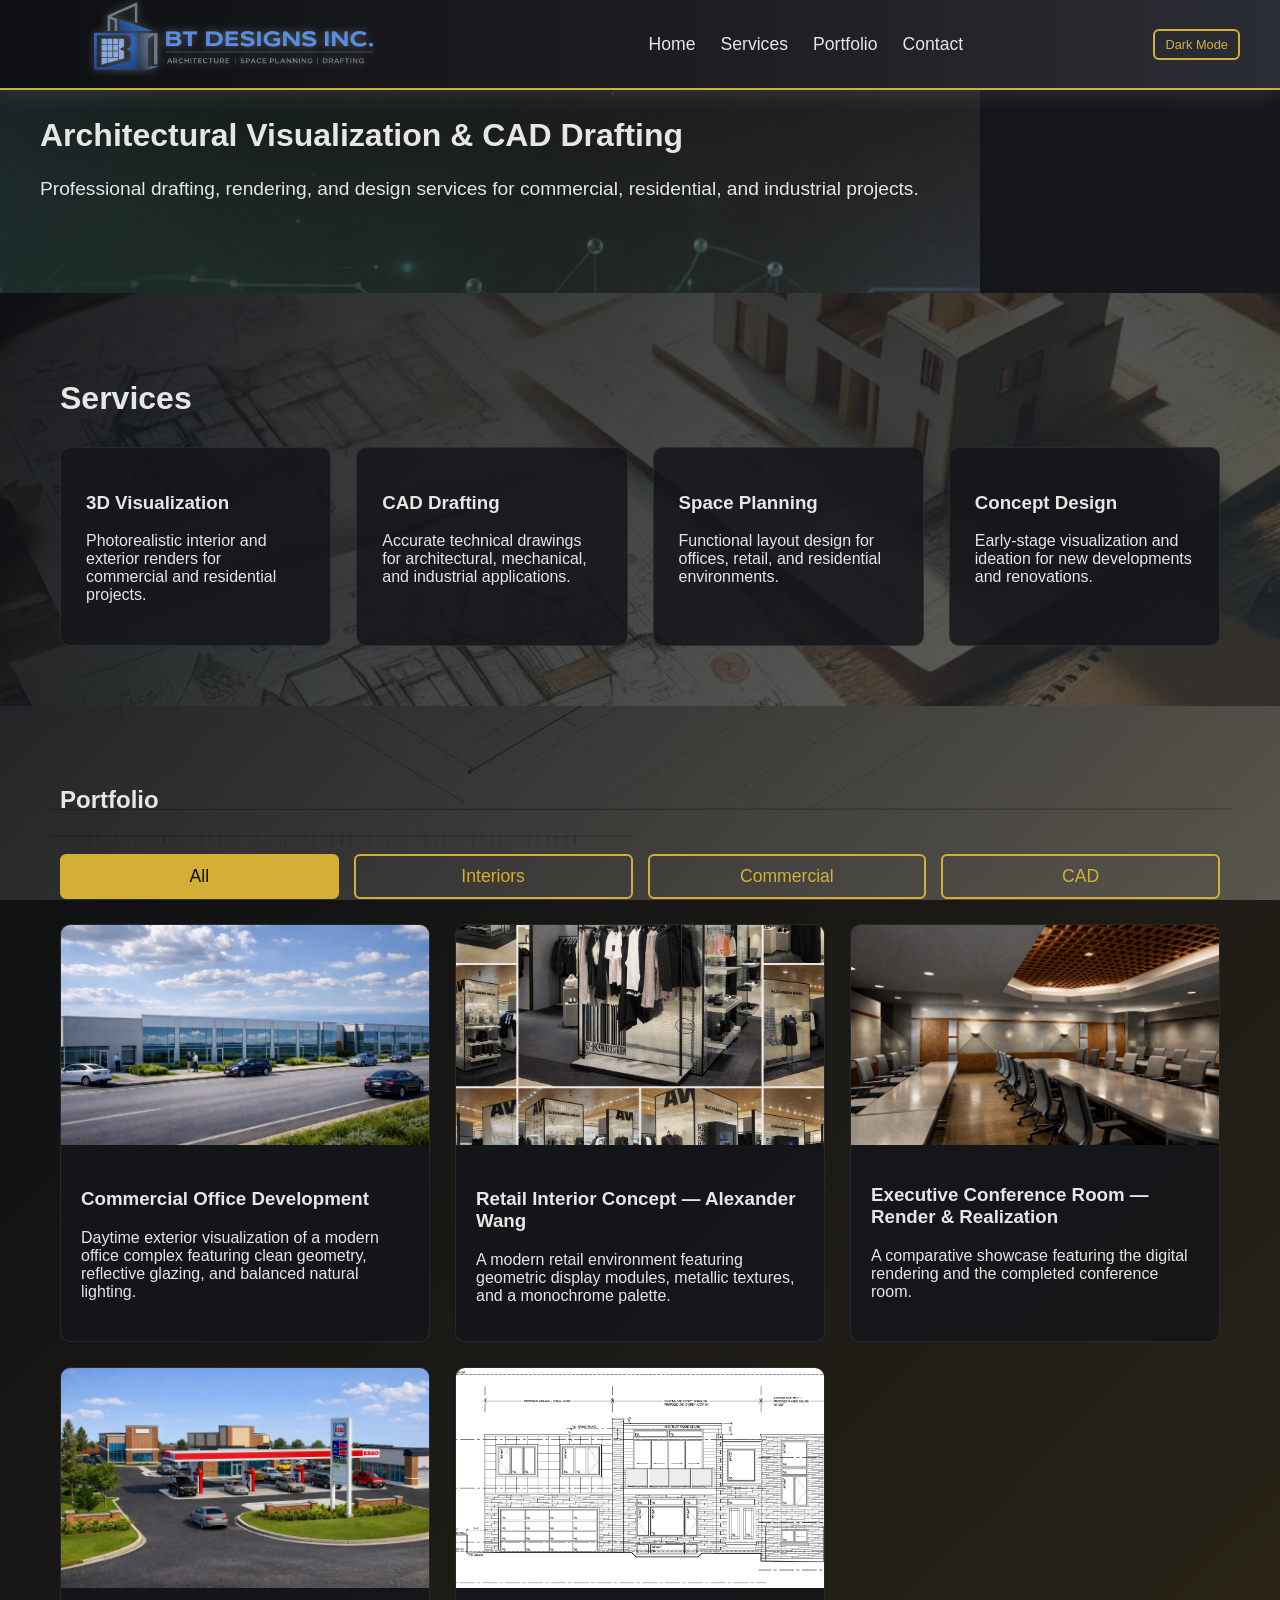
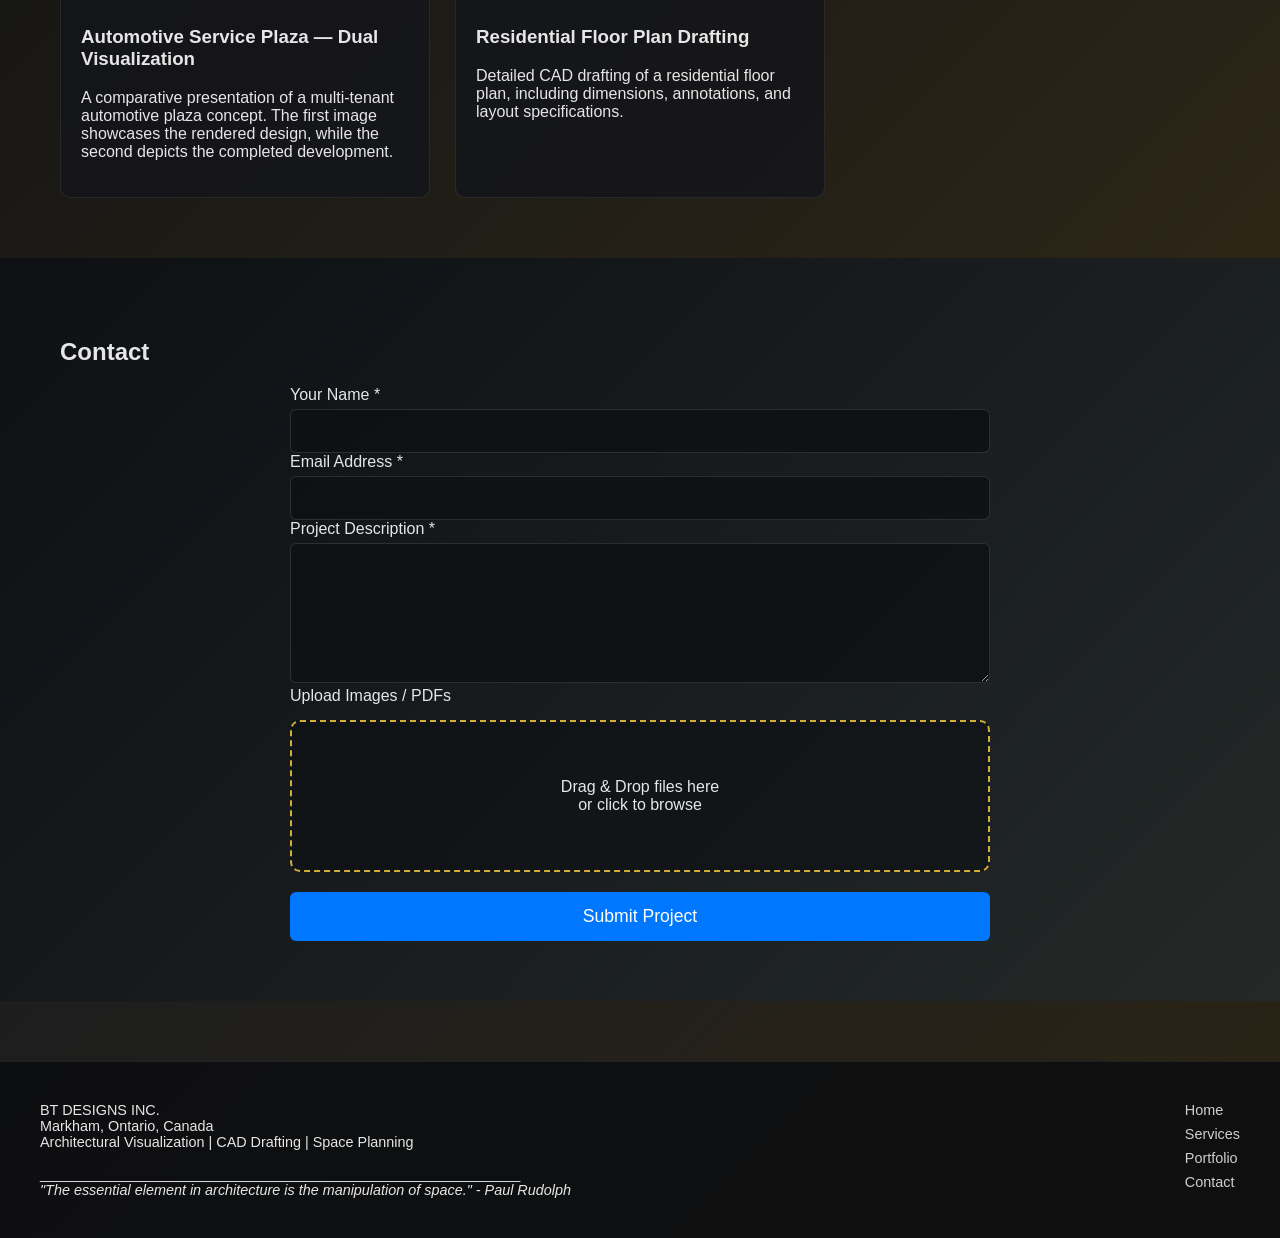
==== commit 778e07df: "Update index.html" ====
--- a/index.html
+++ b/index.html
@@ -188,8 +188,9 @@
 <footer>
   <div class="left">
     BT DESIGNS INC.<br>
-    Architectural Visualization | CAD Drafting | Space Planning<br>
-    Markham, Ontario, Canada
+    Markham, Ontario, Canada<br>
+    Architectural Visualization | CAD Drafting | Space Planning<br><br>
+    ____________________________________________________________<br>
     <i>"The essential element in architecture is the manipulation of space." - Paul Rudolph</i>
   </div>
 
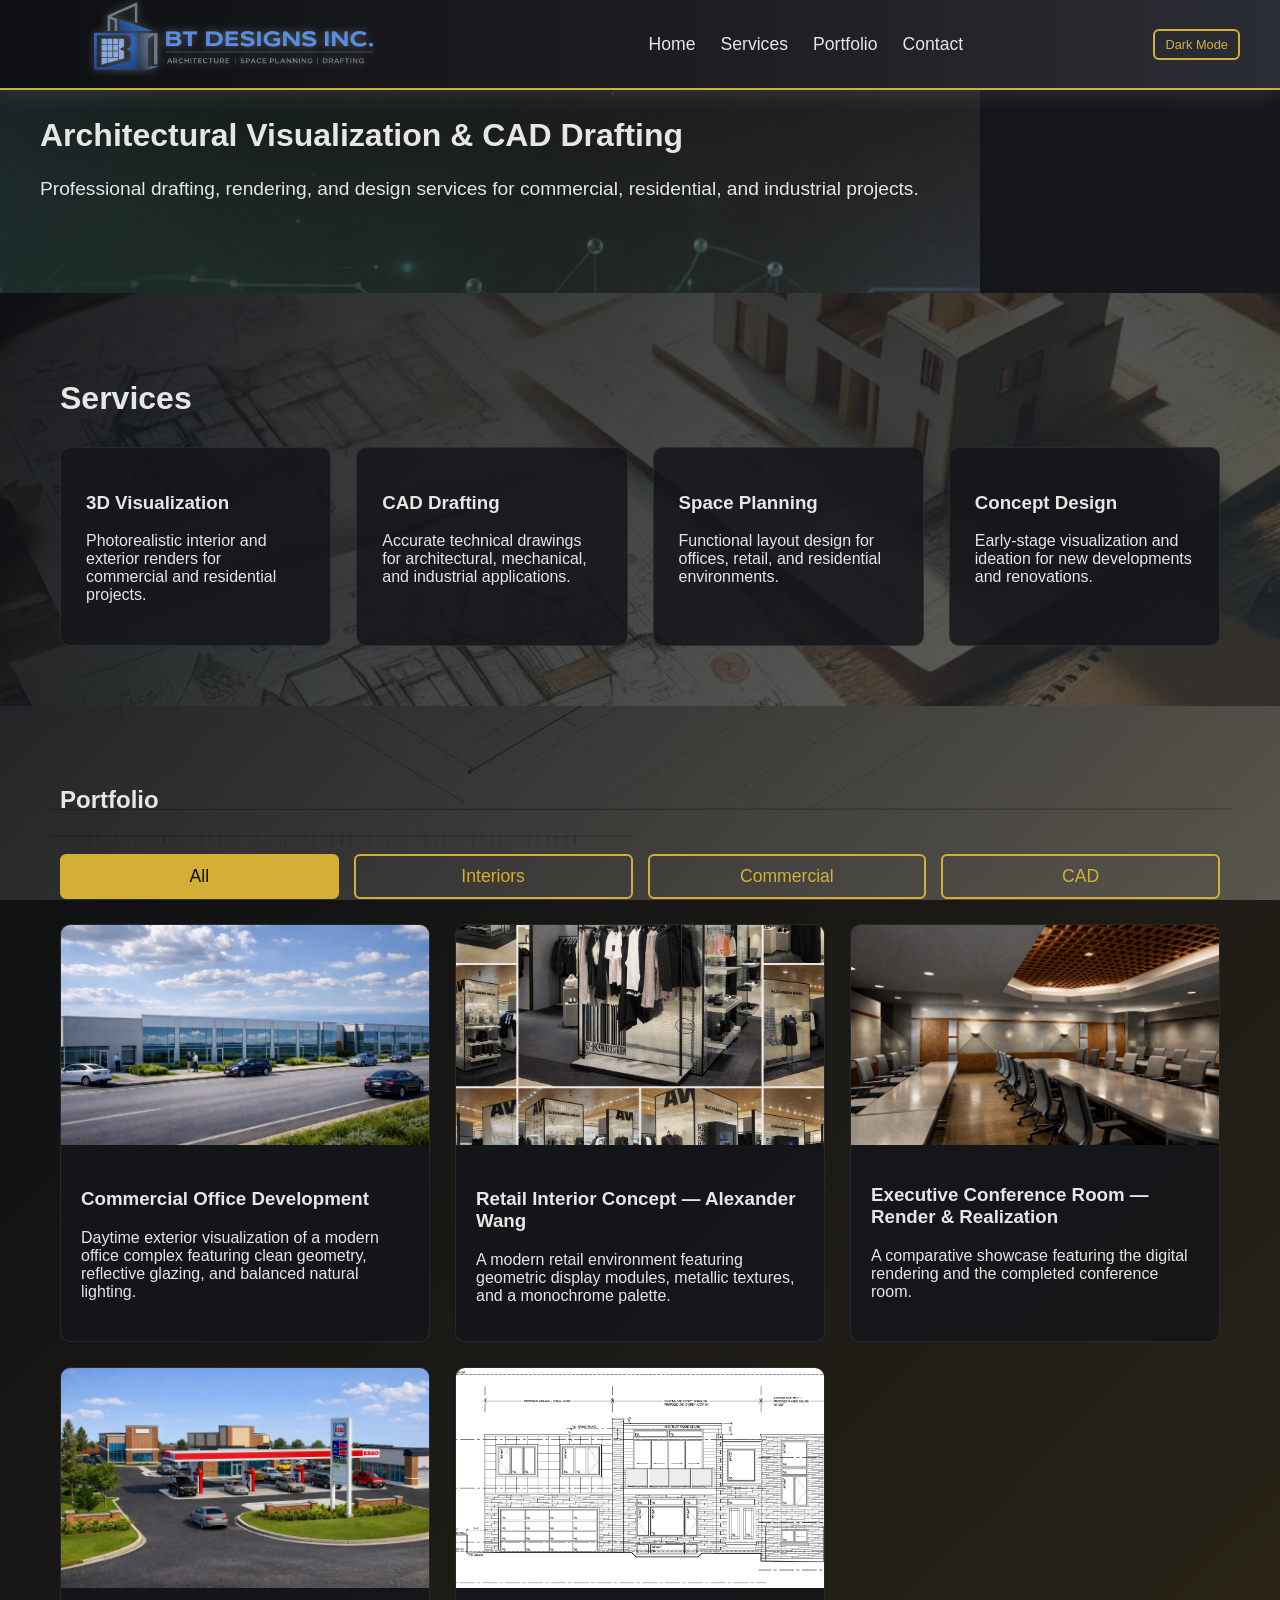
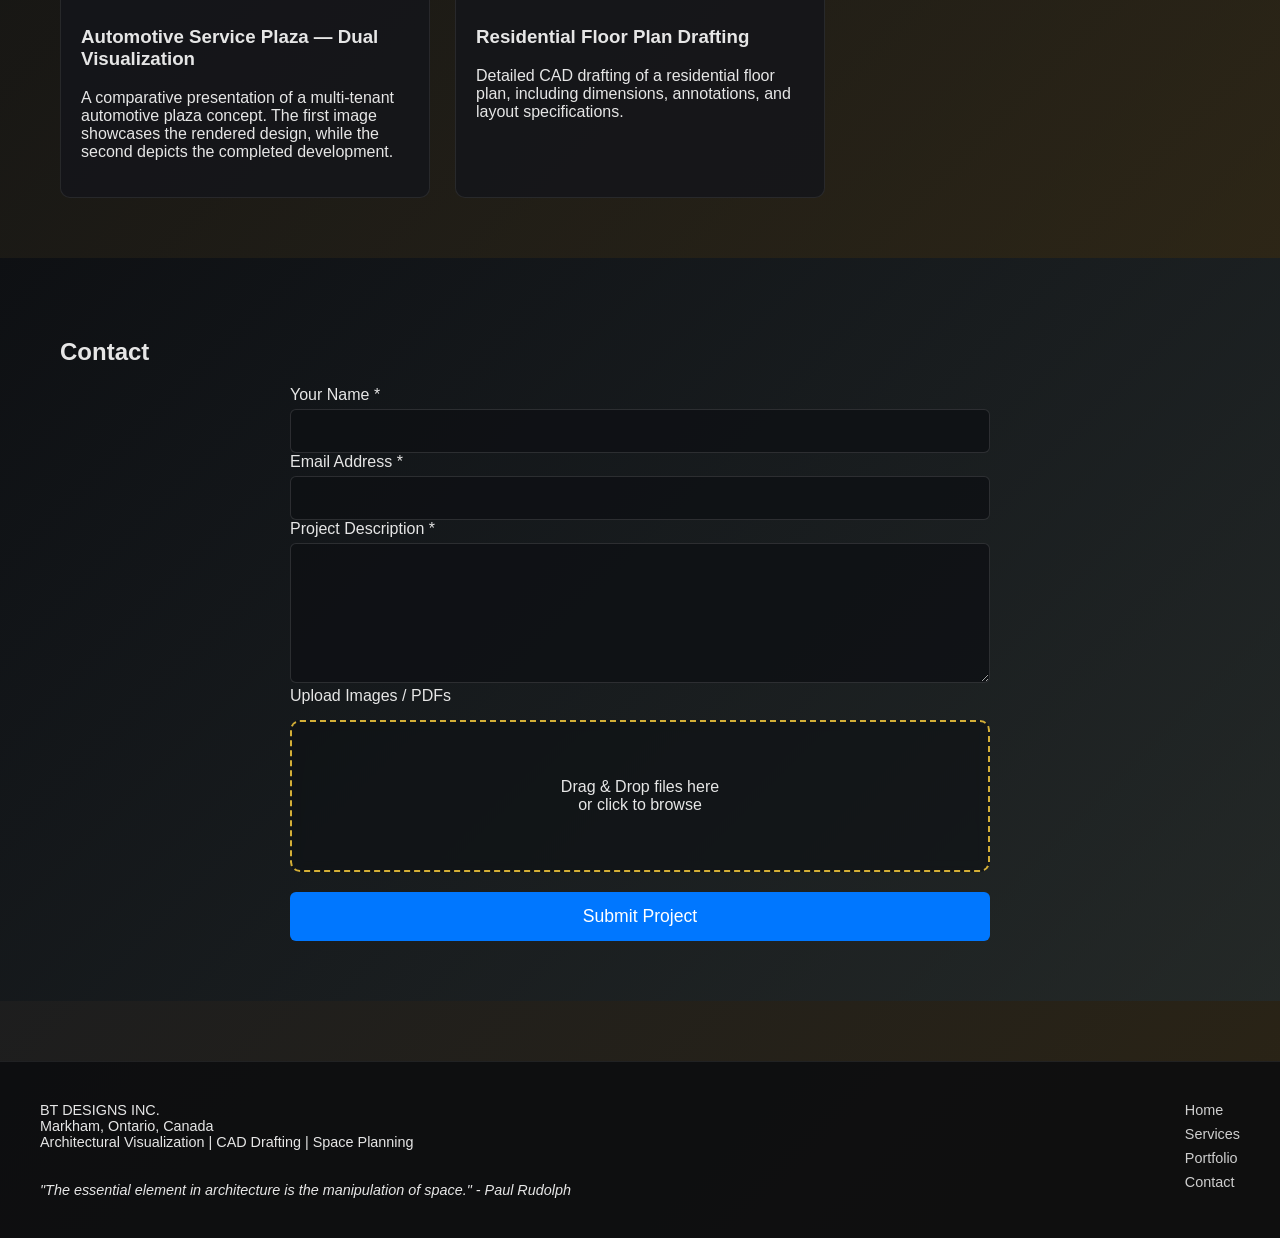
==== commit 955d1e56: "Update index.html" ====
--- a/index.html
+++ b/index.html
@@ -189,8 +189,7 @@
   <div class="left">
     BT DESIGNS INC.<br>
     Markham, Ontario, Canada<br>
-    Architectural Visualization | CAD Drafting | Space Planning<br><br>
-    ____________________________________________________________<br>
+    Architectural Visualization | CAD Drafting | Space Planning<br><br><br>
     <i>"The essential element in architecture is the manipulation of space." - Paul Rudolph</i>
   </div>
 
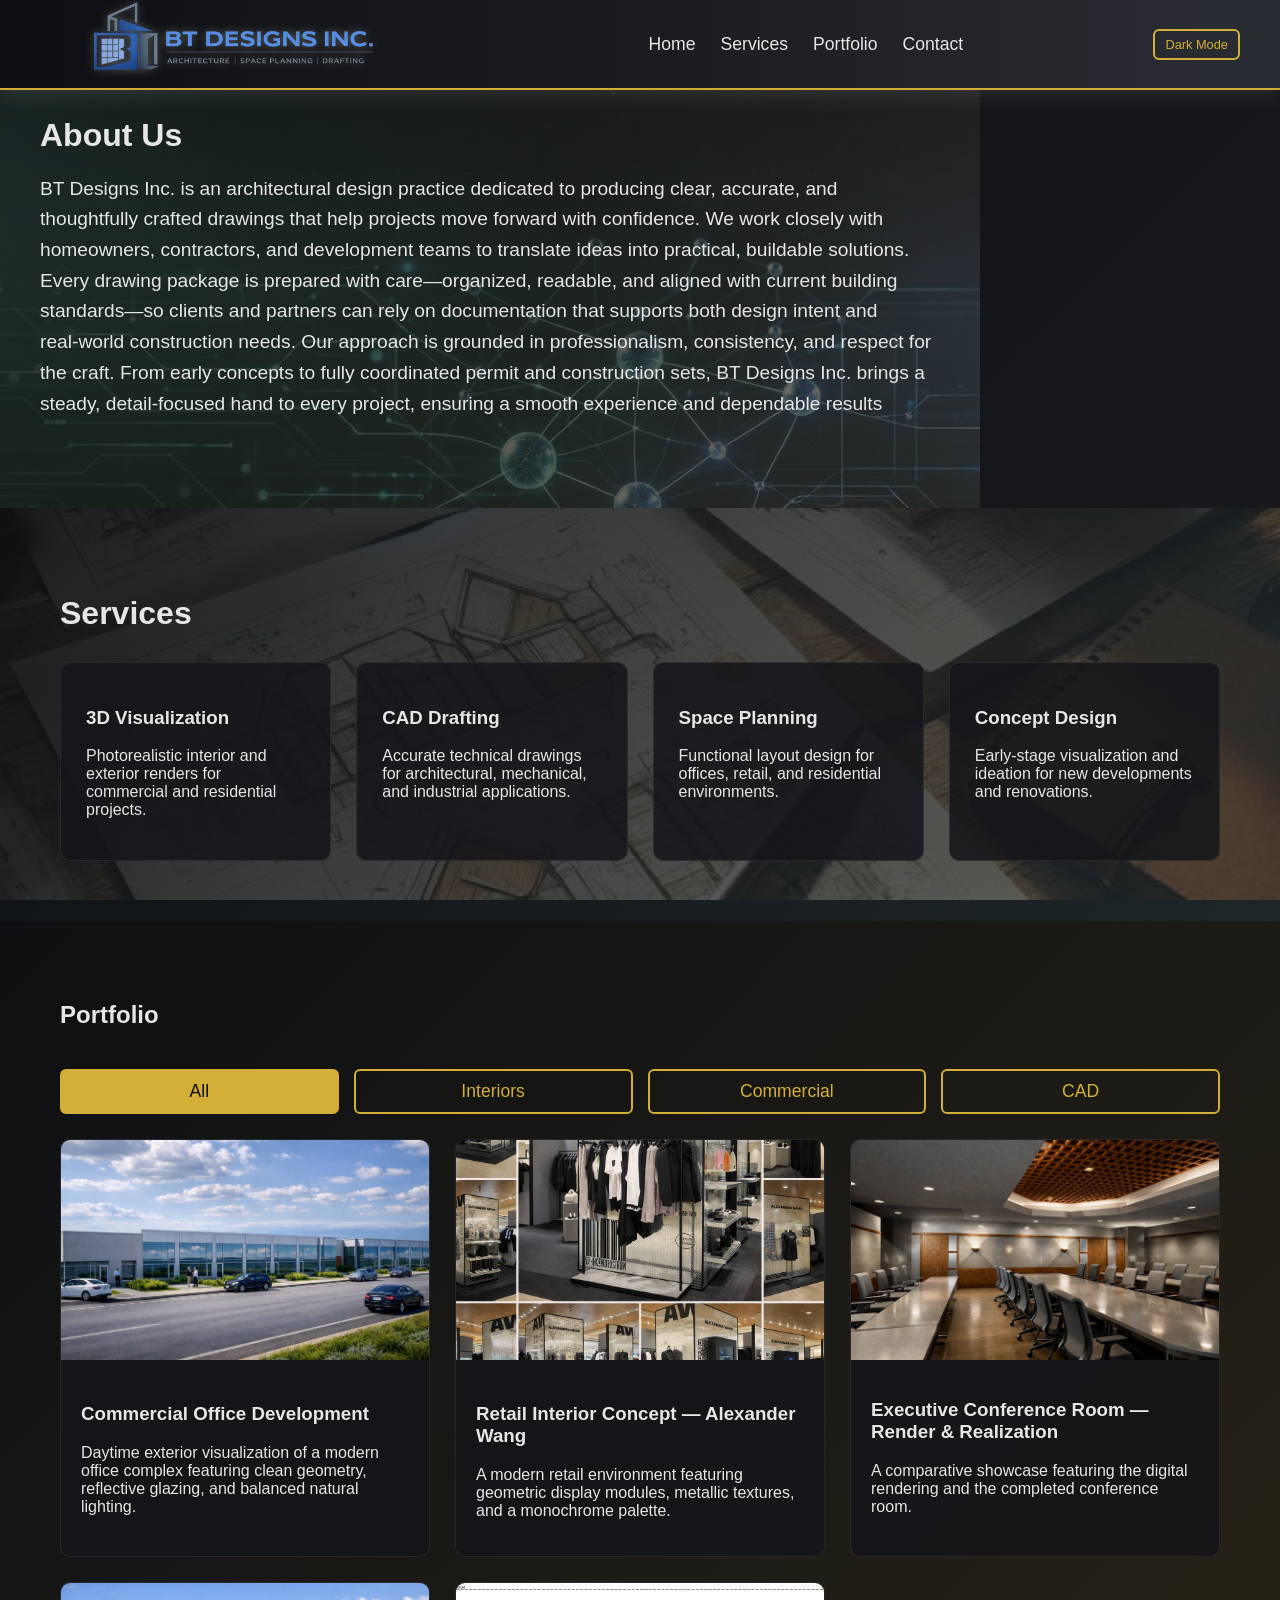
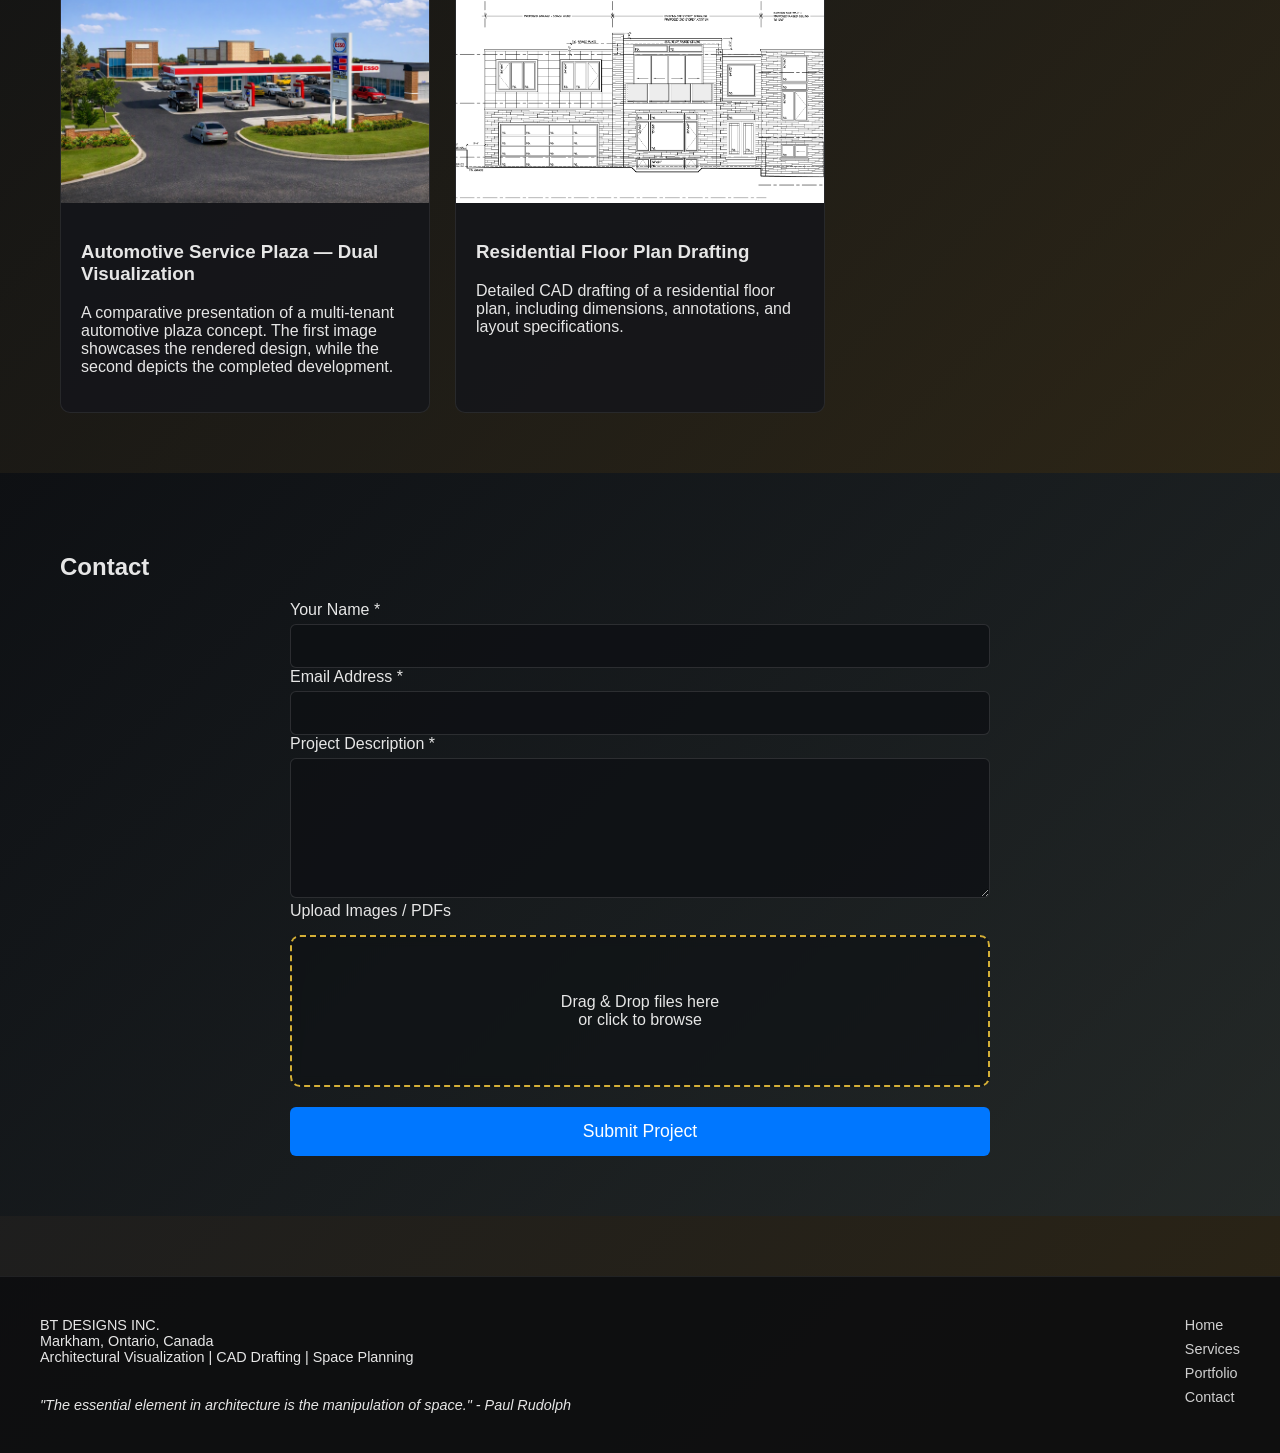
==== commit 9d6bf2e2: "Revise content and structure of index.html Updated the content of the index.html file to reflect cha" ====
--- a/index.html
+++ b/index.html
@@ -49,8 +49,8 @@
 
 <!-- ===== HERO ===== -->
 <section class="hero fade-in" id="hero">
-  <h1>Architectural Visualization & CAD Drafting</h1>
-  <p>Professional drafting, rendering, and design services for commercial, residential, and industrial projects.</p>
+  <h1>About Us</h1>
+  <p>BT Designs Inc. is an architectural design practice dedicated to producing clear, accurate, and thoughtfully crafted drawings that help projects move forward with confidence. We work closely with     homeowners, contractors, and development teams to translate ideas into practical, buildable solutions. Every drawing package is prepared with care—organized, readable, and aligned with current building standards—so clients and partners can rely on documentation that supports both design intent and real‑world construction needs. Our approach is grounded in professionalism, consistency, and respect for the craft. From early concepts to fully coordinated permit and construction sets, BT Designs Inc. brings a steady, detail‑focused hand to every project, ensuring a smooth experience and dependable results</p>
 </section>
 
 <!-- ===== SERVICES ===== -->
